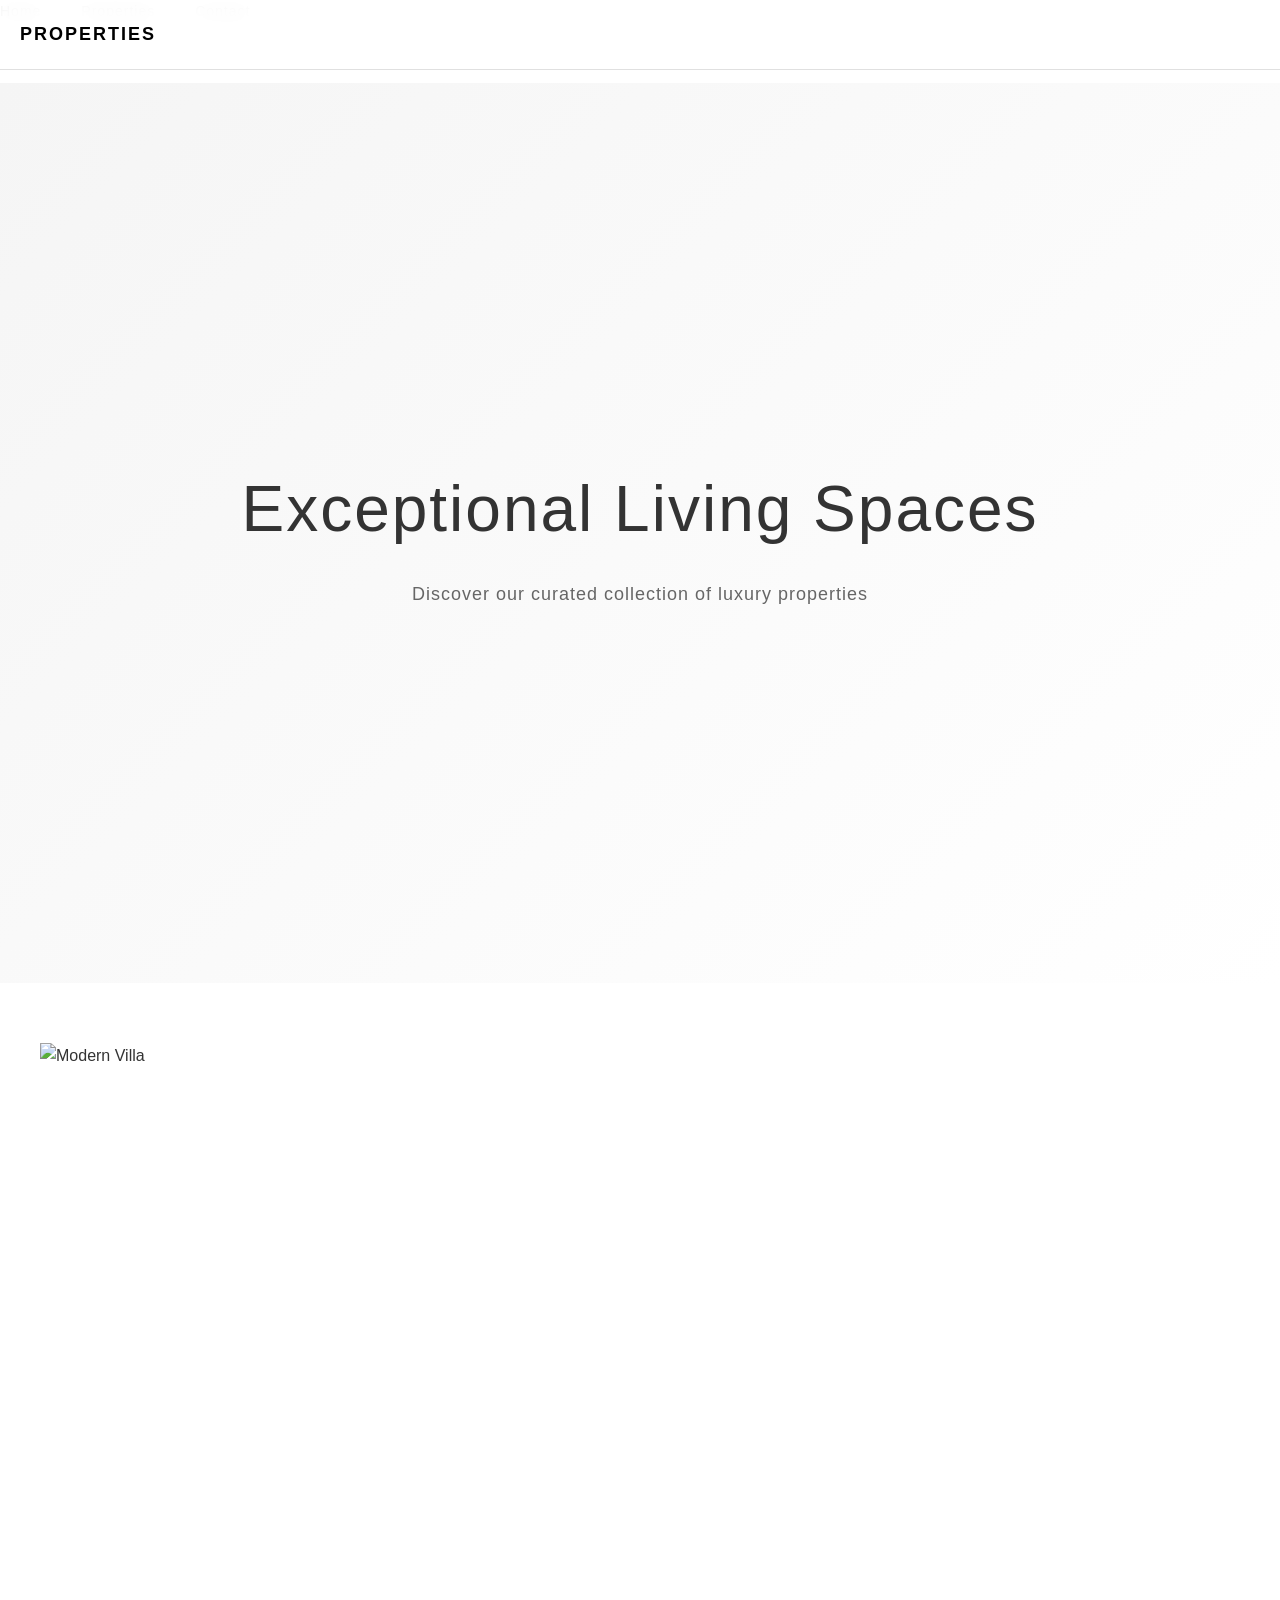
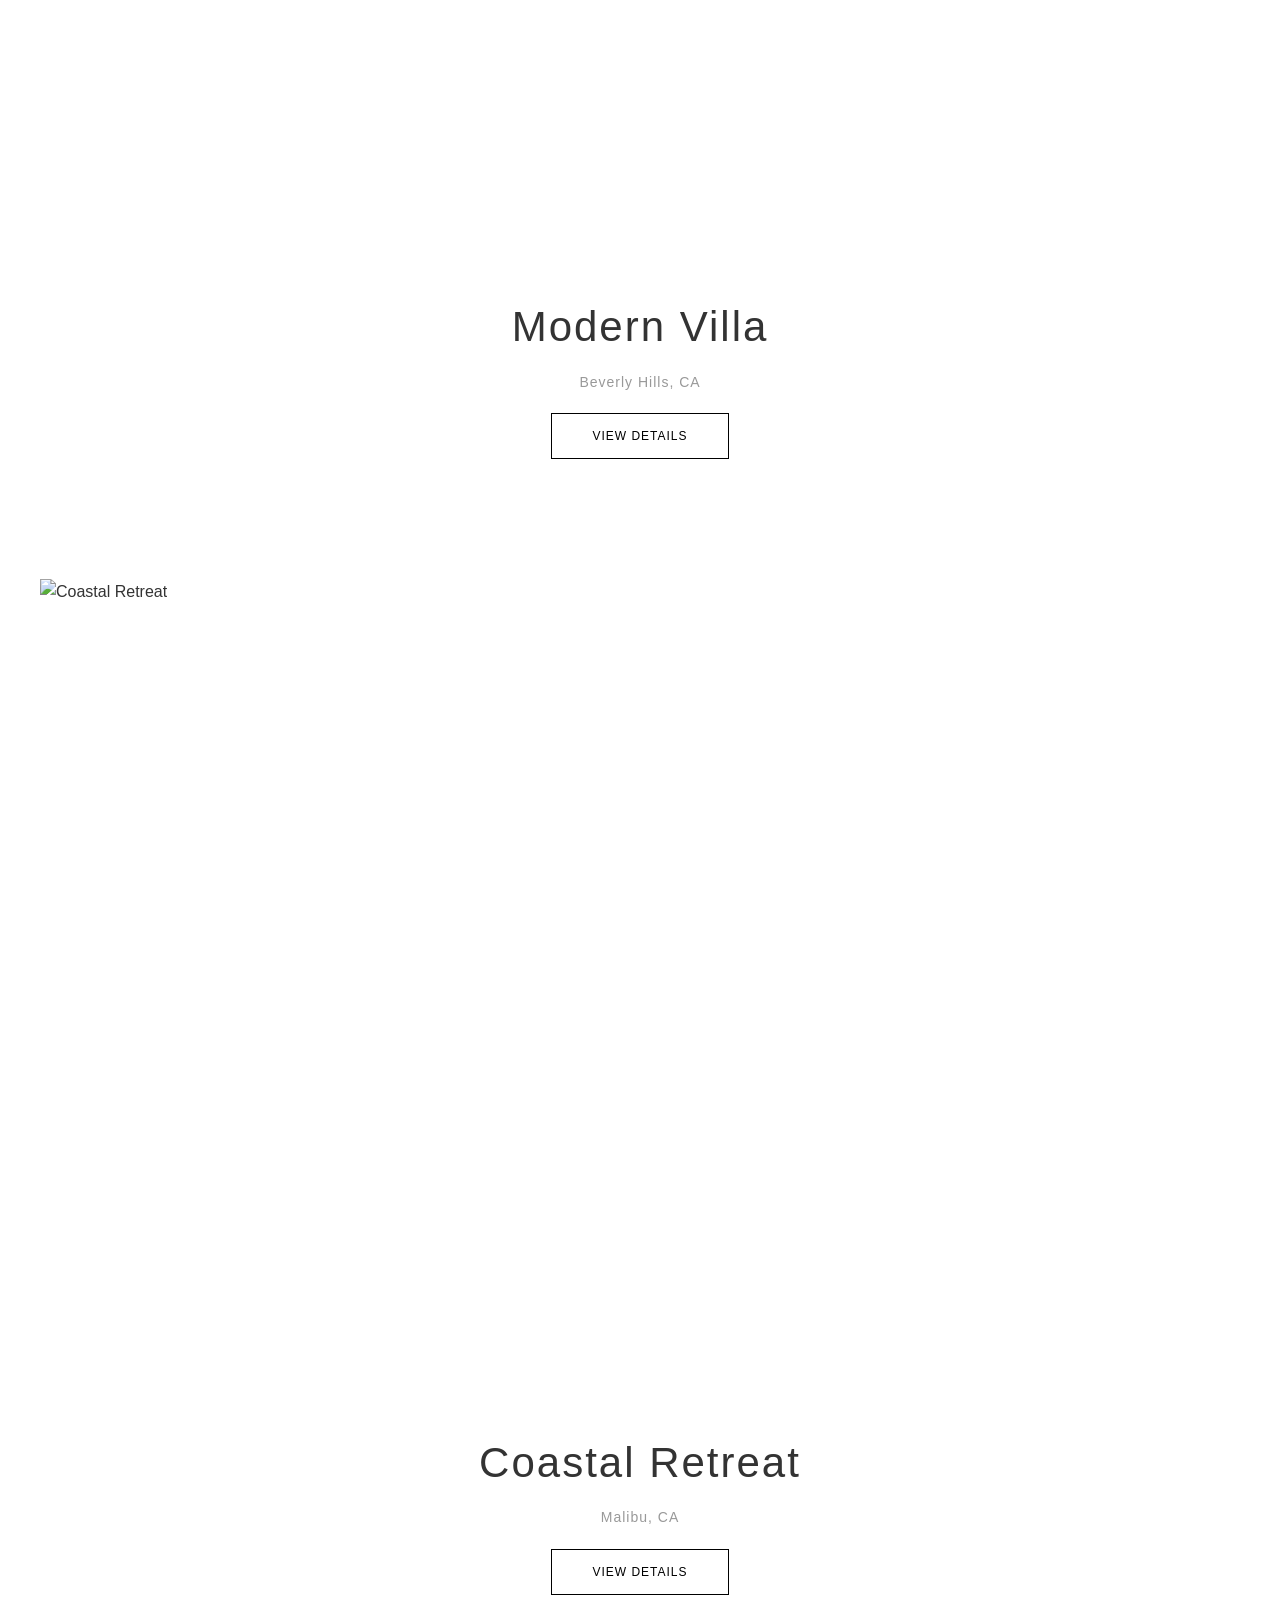
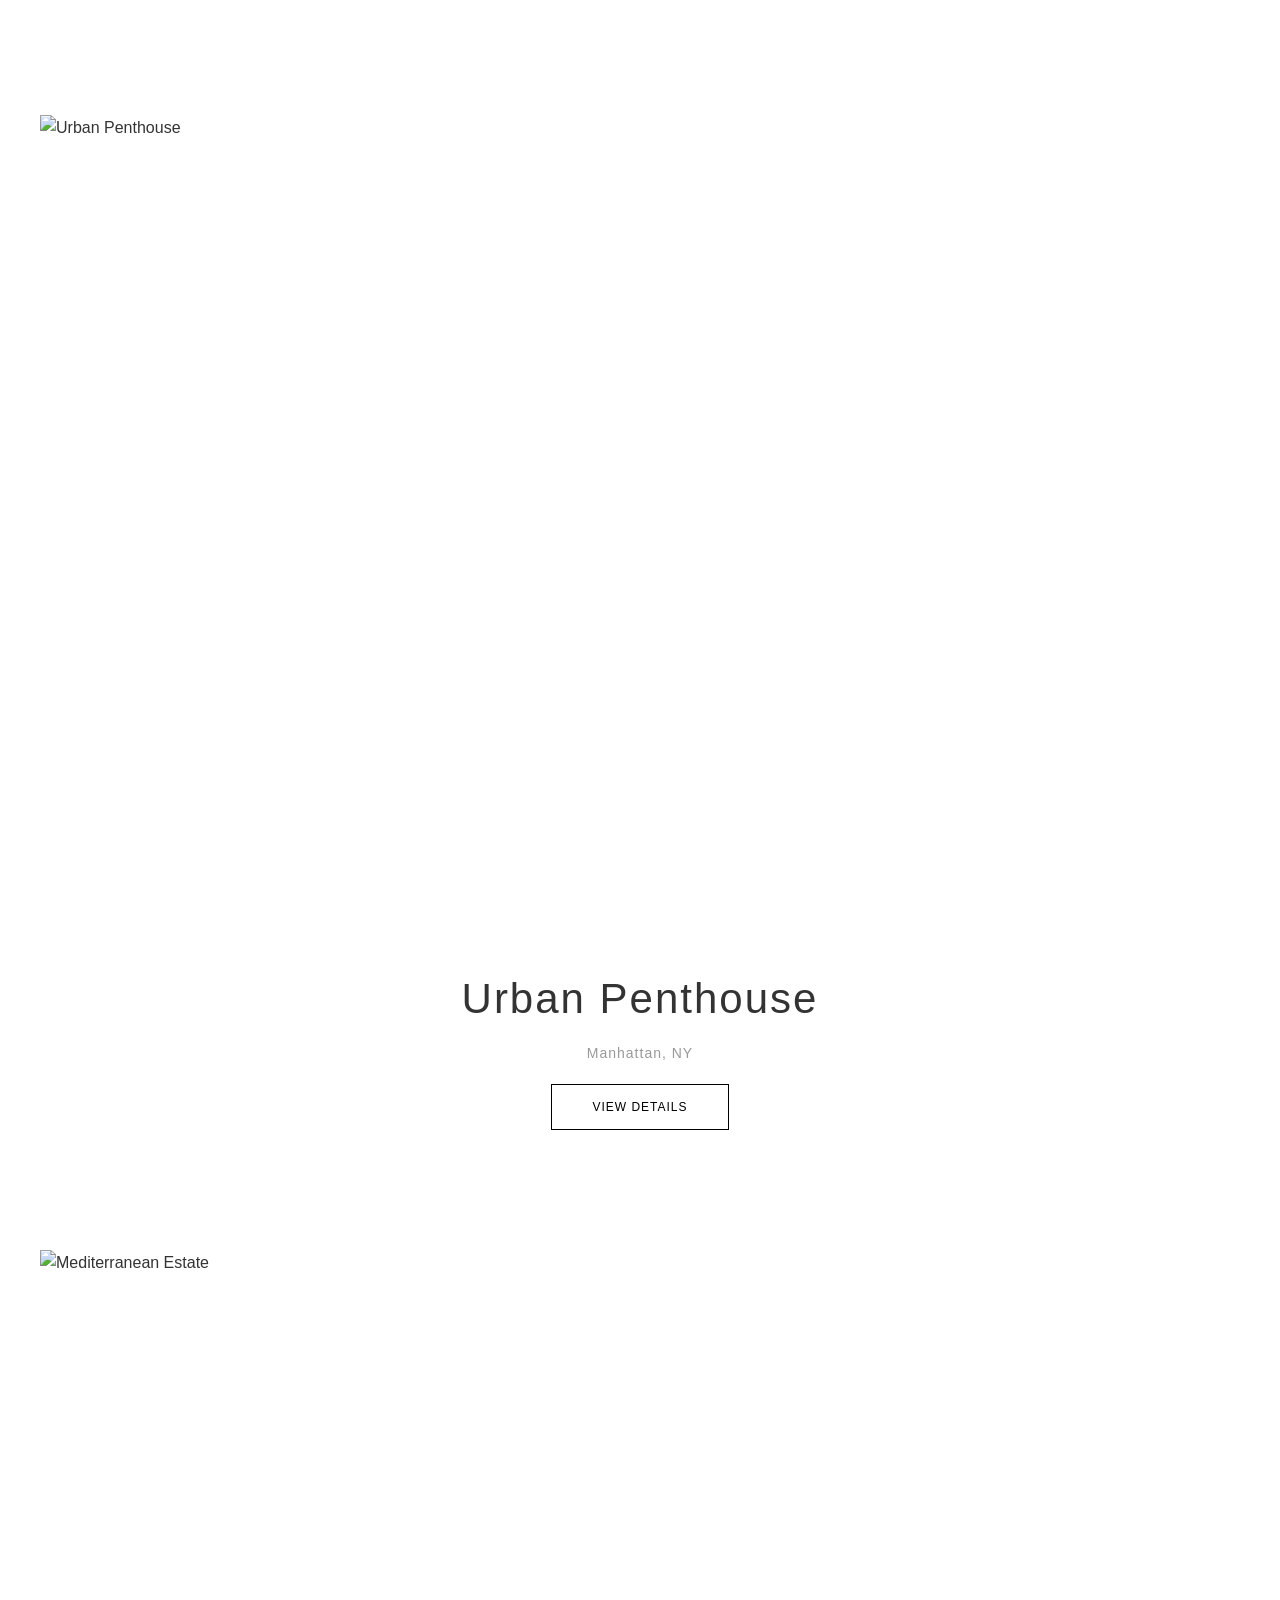
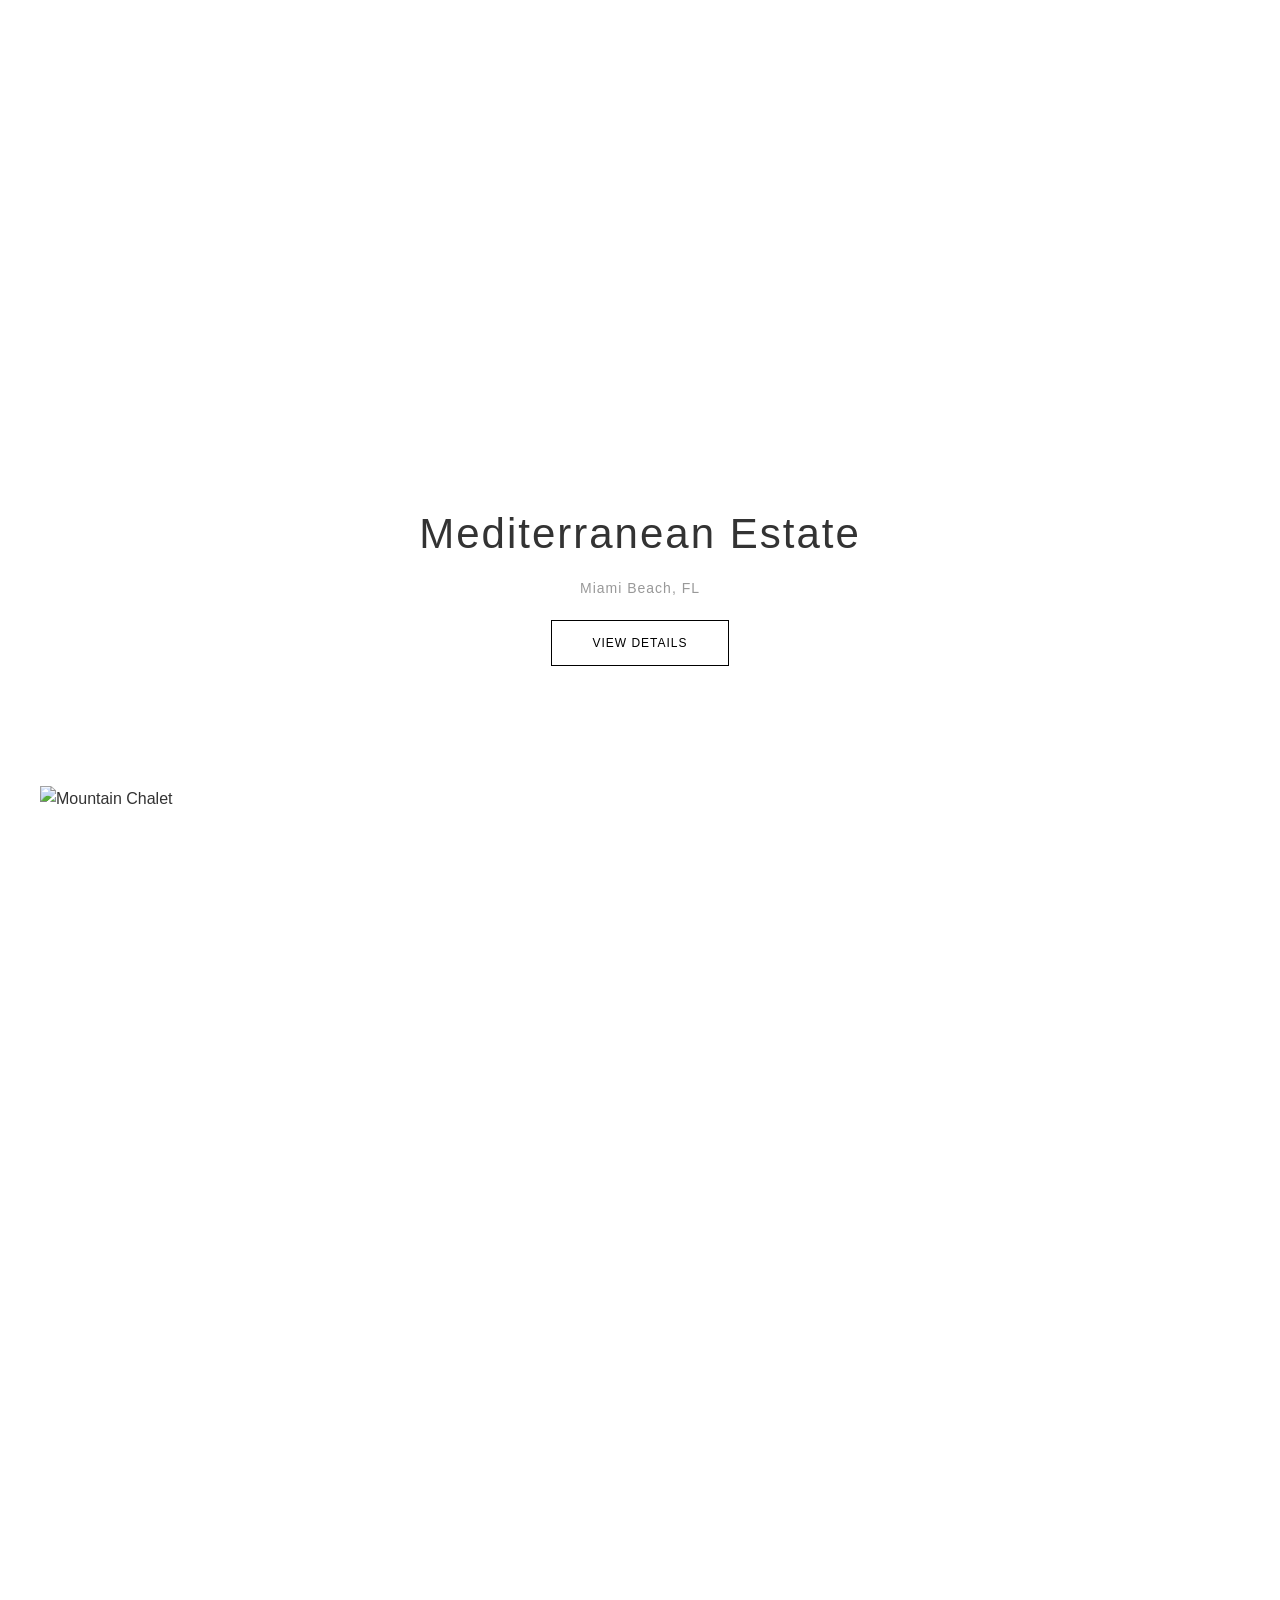
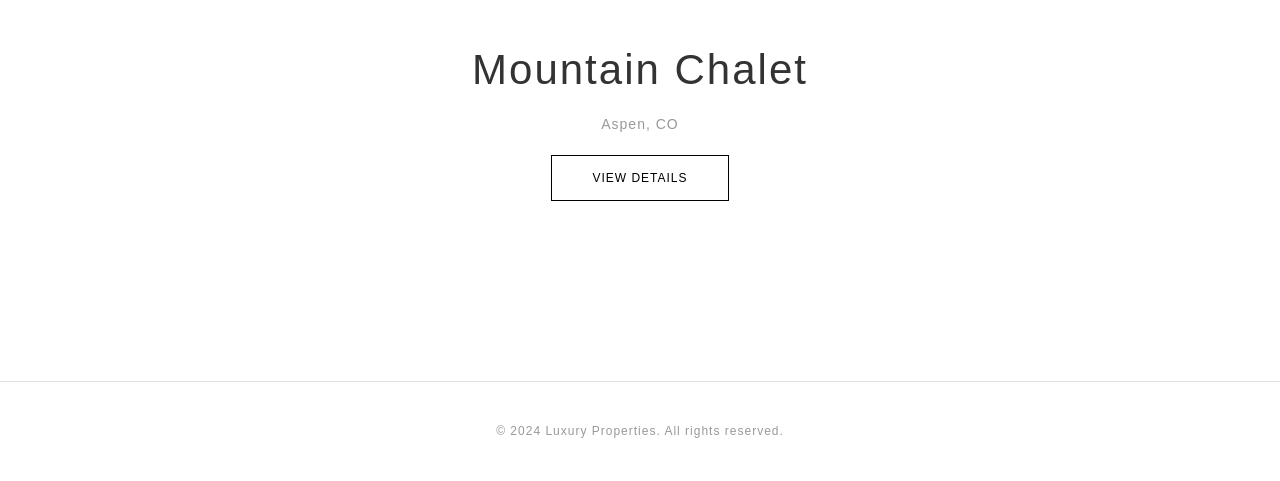
==== index.html @ f3cdd025 "first commit" ====
<!DOCTYPE html>
<html lang="en">
<head>
    <meta charset="UTF-8">
    <meta name="viewport" content="width=device-width, initial-scale=1.0">
    <title>Luxury Properties</title>
    <link rel="stylesheet" href="css/style.css">
</head>
<body>
    <nav class="navbar">
        <div class="nav-container">
            <a href="index.html" class="logo">PROPERTIES</a>
            <button class="menu-toggle" aria-label="Toggle menu">
                <span></span>
                <span></span>
                <span></span>
            </button>
        </div>
    </nav>

    <div class="mobile-menu">
        <a href="index.html">Home</a>
        <a href="#properties">Properties</a>
        <a href="#contact">Contact</a>
    </div>

    <main>
        <section class="hero">
            <div class="hero-content">
                <h1>Exceptional Living Spaces</h1>
                <p>Discover our curated collection of luxury properties</p>
            </div>
        </section>

        <section class="properties" id="properties">
            <div class="property-card" data-id="1">
                <div class="property-image">
                    <img src="https://images.unsplash.com/photo-1600596542815-ffad4c1539a9?w=1200&q=80" alt="Modern Villa" loading="lazy">
                </div>
                <div class="property-info">
                    <h2>Modern Villa</h2>
                    <p class="property-location">Beverly Hills, CA</p>
                    <a href="property-detail.html?id=1" class="view-details">View Details</a>
                </div>
            </div>

            <div class="property-card" data-id="2">
                <div class="property-image">
                    <img src="https://images.unsplash.com/photo-1613490493576-7fde63acd811?w=1200&q=80" alt="Coastal Retreat" loading="lazy">
                </div>
                <div class="property-info">
                    <h2>Coastal Retreat</h2>
                    <p class="property-location">Malibu, CA</p>
                    <a href="property-detail.html?id=2" class="view-details">View Details</a>
                </div>
            </div>

            <div class="property-card" data-id="3">
                <div class="property-image">
                    <img src="https://images.unsplash.com/photo-1512917774080-9991f1c4c750?w=1200&q=80" alt="Urban Penthouse" loading="lazy">
                </div>
                <div class="property-info">
                    <h2>Urban Penthouse</h2>
                    <p class="property-location">Manhattan, NY</p>
                    <a href="property-detail.html?id=3" class="view-details">View Details</a>
                </div>
            </div>

            <div class="property-card" data-id="4">
                <div class="property-image">
                    <img src="https://images.unsplash.com/photo-1564013799919-ab600027ffc6?w=1200&q=80" alt="Mediterranean Estate" loading="lazy">
                </div>
                <div class="property-info">
                    <h2>Mediterranean Estate</h2>
                    <p class="property-location">Miami Beach, FL</p>
                    <a href="property-detail.html?id=4" class="view-details">View Details</a>
                </div>
            </div>

            <div class="property-card" data-id="5">
                <div class="property-image">
                    <img src="https://images.unsplash.com/photo-1580587771525-78b9dba3b914?w=1200&q=80" alt="Mountain Chalet" loading="lazy">
                </div>
                <div class="property-info">
                    <h2>Mountain Chalet</h2>
                    <p class="property-location">Aspen, CO</p>
                    <a href="property-detail.html?id=5" class="view-details">View Details</a>
                </div>
            </div>
        </section>

        <footer>
            <p>&copy; 2024 Luxury Properties. All rights reserved.</p>
        </footer>
    </main>

    <script src="js/main.js"></script>
</body>
</html>
---- css/style.css ----
* {
    margin: 0;
    padding: 0;
    box-sizing: border-box;
}

:root {
    --primary-color: #000;
    --background-color: #fff;
    --text-color: #333;
    --light-gray: #f5f5f5;
    --border-color: #e0e0e0;
}

body {
    font-family: -apple-system, BlinkMacSystemFont, 'Segoe UI', Roboto, Oxygen, Ubuntu, sans-serif;
    background: var(--background-color);
    color: var(--text-color);
    line-height: 1.6;
    overflow-x: hidden;
}

/* Navigation */
.navbar {
    position: fixed;
    top: 0;
    width: 100%;
    background: rgba(255, 255, 255, 0.95);
    backdrop-filter: blur(10px);
    z-index: 1000;
    border-bottom: 1px solid var(--border-color);
}

.nav-container {
    max-width: 1400px;
    margin: 0 auto;
    padding: 20px;
    display: flex;
    justify-content: space-between;
    align-items: center;
}

.logo {
    font-size: 18px;
    font-weight: 600;
    letter-spacing: 2px;
    color: var(--primary-color);
    text-decoration: none;
}

.menu-toggle {
    background: none;
    border: none;
    cursor: pointer;
    display: flex;
    flex-direction: column;
    gap: 5px;
}

.menu-toggle span {
    display: block;
    width: 25px;
    height: 2px;
    background: var(--primary-color);
    transition: 0.3s;
}

.menu-toggle.active span:nth-child(1) {
    transform: rotate(45deg) translate(7px, 7px);
}

.menu-toggle.active span:nth-child(2) {
    opacity: 0;
}

.menu-toggle.active span:nth-child(3) {
    transform: rotate(-45deg) translate(6px, -6px);
}

.mobile-menu {
    position: fixed;
    top: 61px;
    right: -100%;
    width: 100%;
    height: calc(100vh - 61px);
    background: var(--background-color);
    transition: right 0.3s ease;
    z-index: 999;
    display: flex;
    flex-direction: column;
    padding: 40px 20px;
    gap: 30px;
}

.mobile-menu.active {
    right: 0;
}

.mobile-menu a {
    font-size: 24px;
    color: var(--primary-color);
    text-decoration: none;
    letter-spacing: 1px;
    transition: opacity 0.3s;
}

.mobile-menu a:hover {
    opacity: 0.6;
}

/* Hero Section */
.hero {
    height: 100vh;
    display: flex;
    align-items: center;
    justify-content: center;
    background: linear-gradient(135deg, #f5f5f5 0%, #fff 100%);
    margin-top: 61px;
    padding: 20px;
}

.hero-content {
    text-align: center;
}

.hero h1 {
    font-size: 36px;
    font-weight: 300;
    letter-spacing: 2px;
    margin-bottom: 20px;
}

.hero p {
    font-size: 16px;
    color: #666;
    letter-spacing: 1px;
}

/* Properties Section */
.properties {
    padding: 40px 0;
}

.property-card {
    margin-bottom: 60px;
    cursor: pointer;
}

.property-image {
    width: 100%;
    height: 80vh;
    overflow: hidden;
    position: relative;
}

.property-image img {
    width: 100%;
    height: 100%;
    object-fit: cover;
    transition: transform 0.6s ease;
}

.property-card:hover .property-image img {
    transform: scale(1.05);
}

.property-info {
    padding: 30px 20px;
    text-align: center;
}

.property-info h2 {
    font-size: 28px;
    font-weight: 300;
    letter-spacing: 2px;
    margin-bottom: 10px;
}

.property-location {
    font-size: 14px;
    color: #999;
    letter-spacing: 1px;
    margin-bottom: 20px;
}

.view-details {
    display: inline-block;
    padding: 12px 40px;
    border: 1px solid var(--primary-color);
    color: var(--primary-color);
    text-decoration: none;
    letter-spacing: 1px;
    font-size: 12px;
    text-transform: uppercase;
    transition: all 0.3s;
    min-height: 44px;
    line-height: 20px;
}

.view-details:hover {
    background: var(--primary-color);
    color: var(--background-color);
}

/* Property Detail Page */
.detail-page {
    margin-top: 61px;
}

.gallery-container {
    position: relative;
    background: #000;
}

.main-image {
    width: 100%;
    height: 70vh;
    position: relative;
    overflow: hidden;
}

.main-image img {
    width: 100%;
    height: 100%;
    object-fit: cover;
}

.gallery-nav {
    position: absolute;
    top: 50%;
    transform: translateY(-50%);
    background: rgba(255, 255, 255, 0.9);
    border: none;
    width: 44px;
    height: 44px;
    font-size: 20px;
    cursor: pointer;
    transition: background 0.3s;
    z-index: 10;
}

.gallery-nav:hover {
    background: rgba(255, 255, 255, 1);
}

.gallery-nav.prev {
    left: 10px;
}

.gallery-nav.next {
    right: 10px;
}

.thumbnail-strip {
    display: flex;
    overflow-x: auto;
    gap: 10px;
    padding: 10px;
    background: #000;
    -webkit-overflow-scrolling: touch;
}

.thumbnail-strip::-webkit-scrollbar {
    height: 4px;
}

.thumbnail-strip::-webkit-scrollbar-thumb {
    background: #666;
}

.thumbnail {
    flex-shrink: 0;
    width: 80px;
    height: 80px;
    cursor: pointer;
    opacity: 0.6;
    transition: opacity 0.3s;
    border: 2px solid transparent;
}

.thumbnail.active {
    opacity: 1;
    border-color: #fff;
}

.thumbnail img {
    width: 100%;
    height: 100%;
    object-fit: cover;
}

.property-details {
    padding: 40px 20px;
    max-width: 800px;
    margin: 0 auto;
}

.property-details h1 {
    font-size: 32px;
    font-weight: 300;
    letter-spacing: 2px;
    margin-bottom: 10px;
}

.location {
    font-size: 14px;
    color: #999;
    letter-spacing: 1px;
    margin-bottom: 20px;
}

.price {
    font-size: 28px;
    font-weight: 400;
    margin-bottom: 30px;
}

.specs {
    display: flex;
    justify-content: space-around;
    padding: 30px 0;
    border-top: 1px solid var(--border-color);
    border-bottom: 1px solid var(--border-color);
    margin-bottom: 40px;
}

.spec-item {
    text-align: center;
}

.spec-value {
    display: block;
    font-size: 28px;
    font-weight: 300;
    margin-bottom: 5px;
}

.spec-label {
    font-size: 12px;
    color: #999;
    text-transform: uppercase;
    letter-spacing: 1px;
}

.description, .features {
    margin-bottom: 40px;
}

.description h2, .features h2 {
    font-size: 20px;
    font-weight: 400;
    letter-spacing: 1px;
    margin-bottom: 20px;
}

.description p {
    line-height: 1.8;
    color: #666;
}

.features ul {
    list-style: none;
}

.features li {
    padding: 10px 0;
    border-bottom: 1px solid var(--light-gray);
    color: #666;
}

.back-link {
    display: inline-block;
    margin: 40px 0;
    color: var(--primary-color);
    text-decoration: none;
    letter-spacing: 1px;
    font-size: 14px;
    transition: opacity 0.3s;
}

.back-link:hover {
    opacity: 0.6;
}

/* Footer */
footer {
    text-align: center;
    padding: 40px 20px;
    border-top: 1px solid var(--border-color);
    color: #999;
    font-size: 12px;
    letter-spacing: 1px;
}

/* Tablet */
@media (min-width: 768px) {
    .hero h1 {
        font-size: 48px;
    }

    .hero p {
        font-size: 18px;
    }

    .property-info h2 {
        font-size: 36px;
    }

    .property-details h1 {
        font-size: 42px;
    }

    .main-image {
        height: 80vh;
    }

    .thumbnail {
        width: 100px;
        height: 100px;
    }
}

/* Desktop */
@media (min-width: 1024px) {
    .menu-toggle {
        display: none;
    }

    .mobile-menu {
        position: static;
        flex-direction: row;
        height: auto;
        width: auto;
        padding: 0;
        gap: 40px;
        background: transparent;
    }

    .mobile-menu a {
        font-size: 14px;
    }

    .hero h1 {
        font-size: 64px;
    }

    .properties {
        padding: 60px 40px;
    }

    .property-card {
        margin-bottom: 80px;
    }

    .property-image {
        height: 90vh;
    }

    .property-info {
        padding: 40px;
    }

    .property-info h2 {
        font-size: 42px;
    }

    .gallery-nav {
        width: 50px;
        height: 50px;
        font-size: 24px;
    }

    .gallery-nav.prev {
        left: 20px;
    }

    .gallery-nav.next {
        right: 20px;
    }

    .property-details {
        padding: 60px 40px;
    }
}
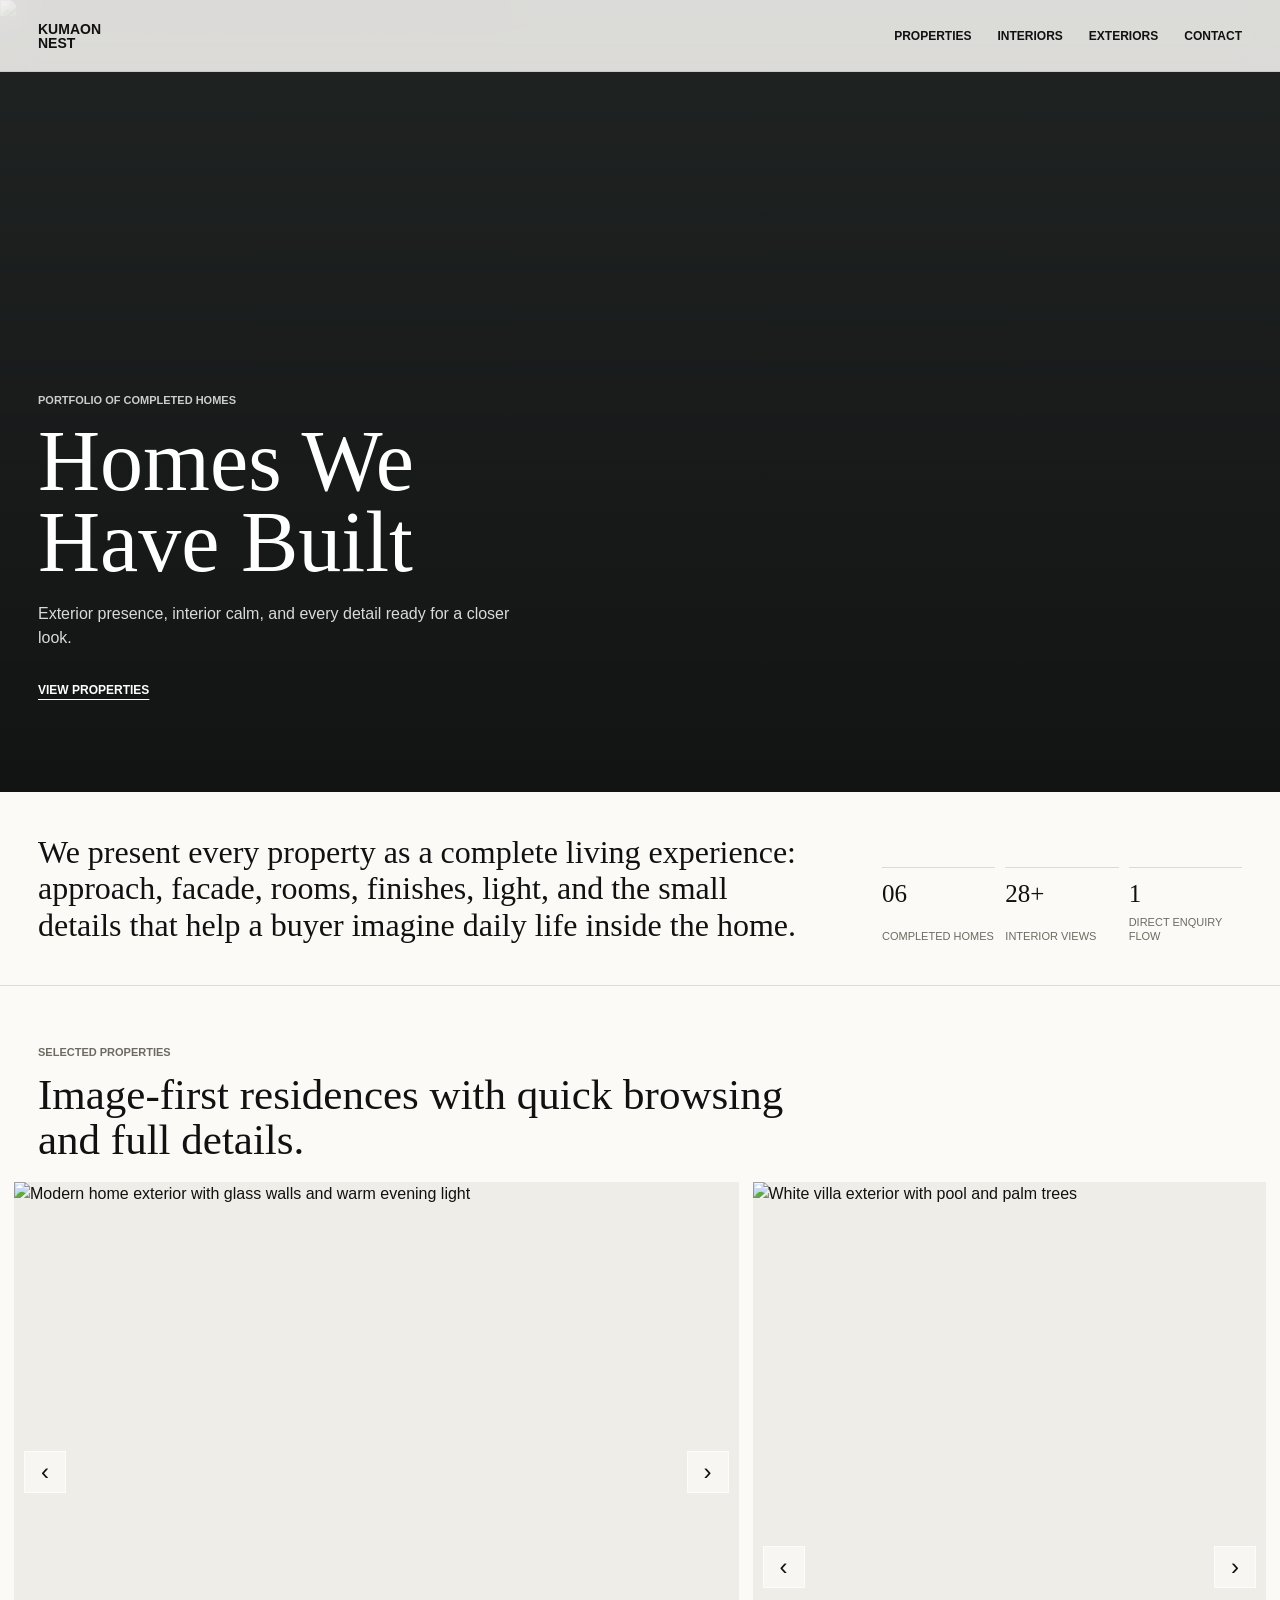
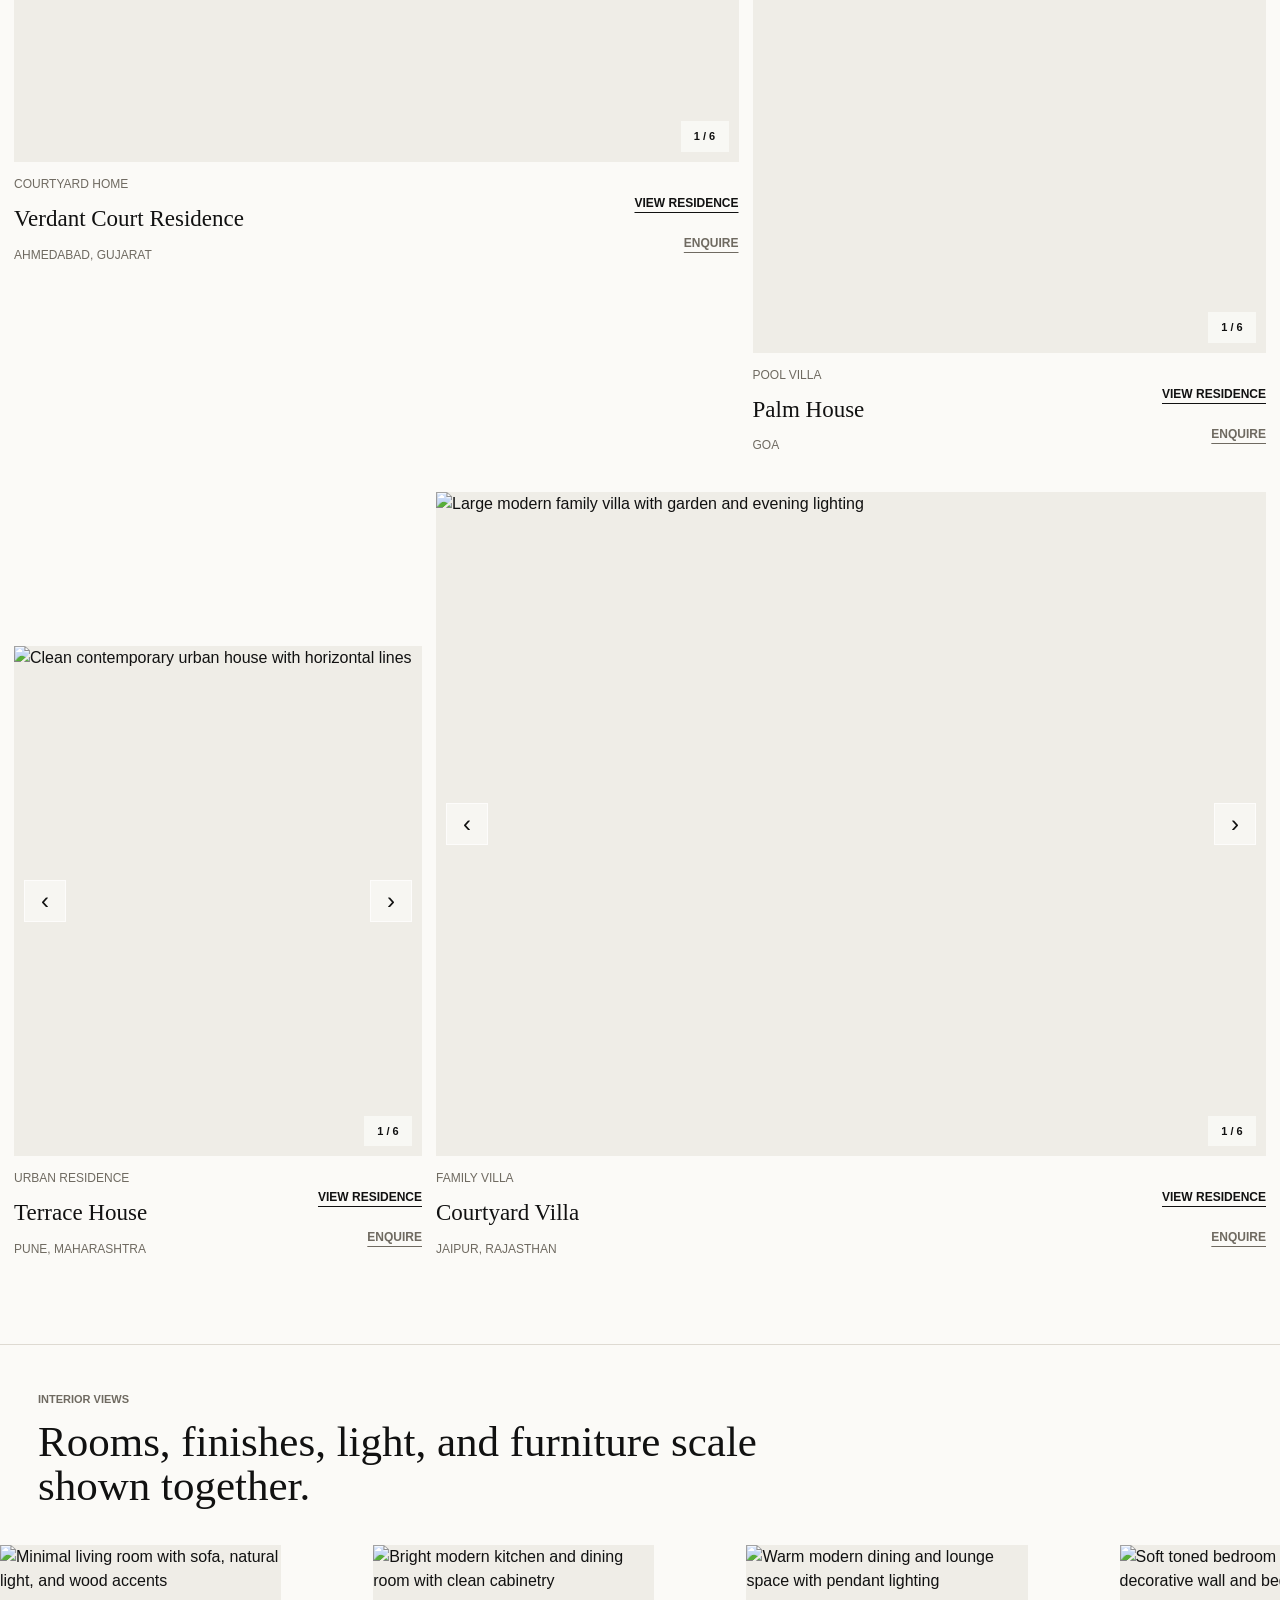
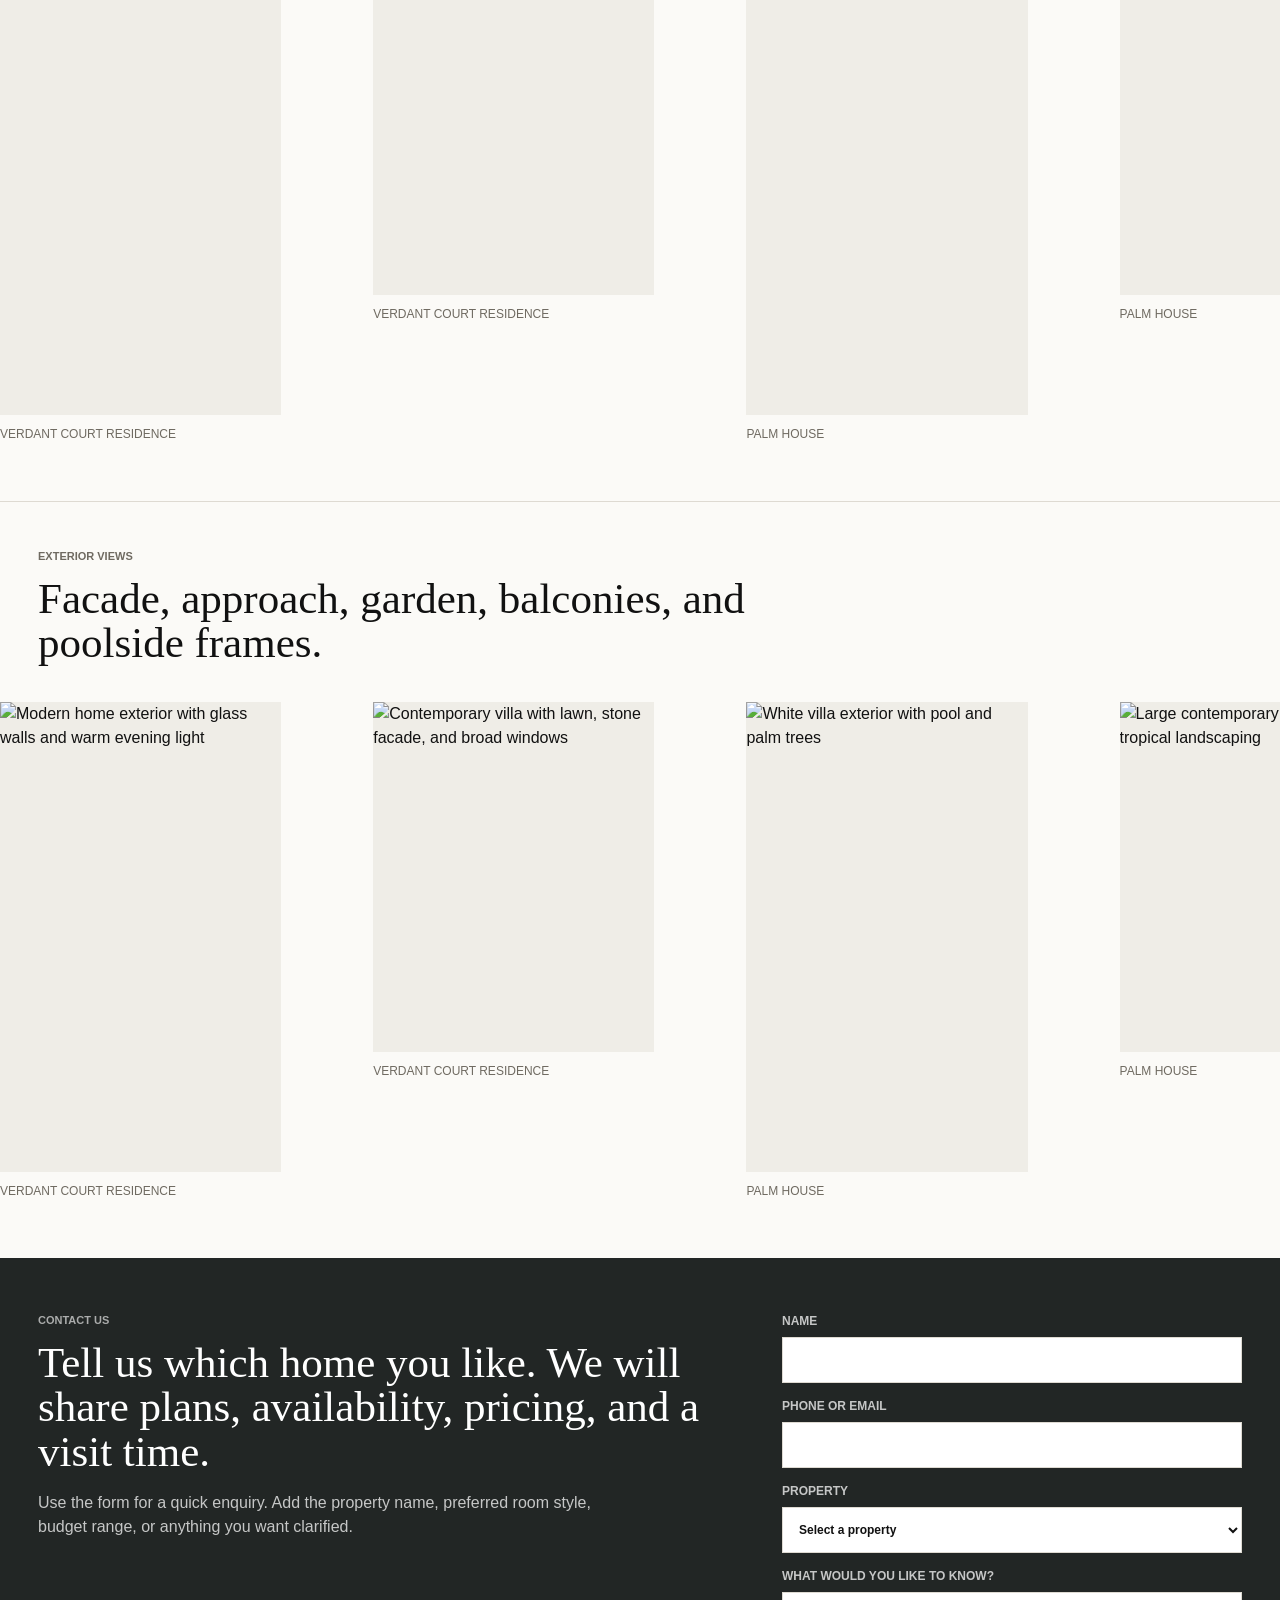
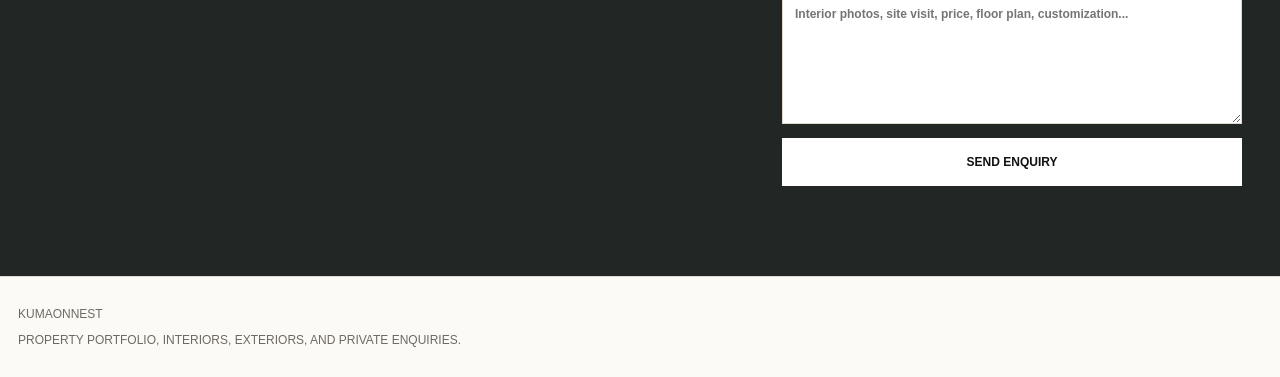
==== commit 7a9f9c74: "ui patch" ====
--- a/index.html
+++ b/index.html
@@ -3,96 +3,193 @@
 <head>
     <meta charset="UTF-8">
     <meta name="viewport" content="width=device-width, initial-scale=1.0">
-    <title>Luxury Properties</title>
+    <title>KumaonNest | Property Portfolio</title>
+    <meta name="description" content="A clean mobile-first showcase for built homes, interiors, exteriors, galleries, and property enquiries.">
+    <link rel="preconnect" href="https://images.unsplash.com">
     <link rel="stylesheet" href="css/style.css">
 </head>
 <body>
-    <nav class="navbar">
-        <div class="nav-container">
-            <a href="index.html" class="logo">PROPERTIES</a>
-            <button class="menu-toggle" aria-label="Toggle menu">
-                <span></span>
-                <span></span>
-                <span></span>
-            </button>
-        </div>
-    </nav>
+    <header class="site-header">
+        <a class="brand" href="index.html" aria-label="KumaonNest home">
+            <span>Kumaon</span>
+            <span>Nest</span>
+        </a>
+        <nav class="desktop-nav" aria-label="Primary navigation">
+            <a href="#properties">Properties</a>
+            <a href="#interiors">Interiors</a>
+            <a href="#exteriors">Exteriors</a>
+            <a href="#contact">Contact</a>
+        </nav>
+        <button class="menu-toggle" type="button" aria-label="Open menu" aria-expanded="false">
+            <span></span>
+            <span></span>
+        </button>
+    </header>
 
-    <div class="mobile-menu">
-        <a href="index.html">Home</a>
+    <div class="mobile-menu" aria-hidden="true">
         <a href="#properties">Properties</a>
+        <a href="#interiors">Interiors</a>
+        <a href="#exteriors">Exteriors</a>
         <a href="#contact">Contact</a>
     </div>
 
     <main>
         <section class="hero">
-            <div class="hero-content">
-                <h1>Exceptional Living Spaces</h1>
-                <p>Discover our curated collection of luxury properties</p>
+            <img
+                src="https://images.unsplash.com/photo-1600607687939-ce8a6c25118c?auto=format&fit=crop&w=1800&q=82"
+                alt="Modern luxury home exterior with glass facade and warm interior light"
+            >
+            <div class="hero-copy">
+                <p class="eyebrow">Portfolio of completed homes</p>
+                <h1>Homes We Have Built</h1>
+                <p>Exterior presence, interior calm, and every detail ready for a closer look.</p>
+                <a class="text-link light" href="#properties">View properties</a>
             </div>
         </section>
 
-        <section class="properties" id="properties">
-            <div class="property-card" data-id="1">
-                <div class="property-image">
-                    <img src="https://images.unsplash.com/photo-1600596542815-ffad4c1539a9?w=1200&q=80" alt="Modern Villa" loading="lazy">
-                </div>
-                <div class="property-info">
-                    <h2>Modern Villa</h2>
-                    <p class="property-location">Beverly Hills, CA</p>
-                    <a href="property-detail.html?id=1" class="view-details">View Details</a>
-                </div>
-            </div>
-
-            <div class="property-card" data-id="2">
-                <div class="property-image">
-                    <img src="https://images.unsplash.com/photo-1613490493576-7fde63acd811?w=1200&q=80" alt="Coastal Retreat" loading="lazy">
-                </div>
-                <div class="property-info">
-                    <h2>Coastal Retreat</h2>
-                    <p class="property-location">Malibu, CA</p>
-                    <a href="property-detail.html?id=2" class="view-details">View Details</a>
-                </div>
-            </div>
-
-            <div class="property-card" data-id="3">
-                <div class="property-image">
-                    <img src="https://images.unsplash.com/photo-1512917774080-9991f1c4c750?w=1200&q=80" alt="Urban Penthouse" loading="lazy">
-                </div>
-                <div class="property-info">
-                    <h2>Urban Penthouse</h2>
-                    <p class="property-location">Manhattan, NY</p>
-                    <a href="property-detail.html?id=3" class="view-details">View Details</a>
-                </div>
-            </div>
-
-            <div class="property-card" data-id="4">
-                <div class="property-image">
-                    <img src="https://images.unsplash.com/photo-1564013799919-ab600027ffc6?w=1200&q=80" alt="Mediterranean Estate" loading="lazy">
-                </div>
-                <div class="property-info">
-                    <h2>Mediterranean Estate</h2>
-                    <p class="property-location">Miami Beach, FL</p>
-                    <a href="property-detail.html?id=4" class="view-details">View Details</a>
-                </div>
-            </div>
-
-            <div class="property-card" data-id="5">
-                <div class="property-image">
-                    <img src="https://images.unsplash.com/photo-1580587771525-78b9dba3b914?w=1200&q=80" alt="Mountain Chalet" loading="lazy">
-                </div>
-                <div class="property-info">
-                    <h2>Mountain Chalet</h2>
-                    <p class="property-location">Aspen, CO</p>
-                    <a href="property-detail.html?id=5" class="view-details">View Details</a>
-                </div>
+        <section class="intro-band" aria-label="Studio introduction">
+            <p>We present every property as a complete living experience: approach, facade, rooms, finishes, light, and the small details that help a buyer imagine daily life inside the home.</p>
+            <div class="intro-metrics" aria-label="Portfolio statistics">
+                <span><strong>06</strong> Completed homes</span>
+                <span><strong>28+</strong> Interior views</span>
+                <span><strong>1</strong> Direct enquiry flow</span>
             </div>
         </section>
 
-        <footer>
-            <p>&copy; 2024 Luxury Properties. All rights reserved.</p>
-        </footer>
+        <section class="section-heading" id="properties">
+            <p class="eyebrow">Selected properties</p>
+            <h2>Image-first residences with quick browsing and full details.</h2>
+        </section>
+
+        <section class="property-grid" aria-label="Property collection">
+            <article class="property-tile feature-tile" data-property-card="verdant-court">
+                <div class="tile-media">
+                    <img src="" alt="">
+                    <button class="carousel-control previous" type="button" aria-label="Previous image">&lsaquo;</button>
+                    <button class="carousel-control next" type="button" aria-label="Next image">&rsaquo;</button>
+                    <span class="image-count"></span>
+                </div>
+                <div class="tile-info">
+                    <p class="tile-kicker"></p>
+                    <h3></h3>
+                    <p class="tile-location"></p>
+                    <div class="tile-actions">
+                        <a class="text-link" href="property-detail.html?id=verdant-court">View residence</a>
+                        <a class="text-link muted" href="#contact">Enquire</a>
+                    </div>
+                </div>
+            </article>
+
+            <article class="property-tile tall-tile" data-property-card="palm-house">
+                <div class="tile-media">
+                    <img src="" alt="">
+                    <button class="carousel-control previous" type="button" aria-label="Previous image">&lsaquo;</button>
+                    <button class="carousel-control next" type="button" aria-label="Next image">&rsaquo;</button>
+                    <span class="image-count"></span>
+                </div>
+                <div class="tile-info">
+                    <p class="tile-kicker"></p>
+                    <h3></h3>
+                    <p class="tile-location"></p>
+                    <div class="tile-actions">
+                        <a class="text-link" href="property-detail.html?id=palm-house">View residence</a>
+                        <a class="text-link muted" href="#contact">Enquire</a>
+                    </div>
+                </div>
+            </article>
+
+            <article class="property-tile" data-property-card="terrace-house">
+                <div class="tile-media">
+                    <img src="" alt="">
+                    <button class="carousel-control previous" type="button" aria-label="Previous image">&lsaquo;</button>
+                    <button class="carousel-control next" type="button" aria-label="Next image">&rsaquo;</button>
+                    <span class="image-count"></span>
+                </div>
+                <div class="tile-info">
+                    <p class="tile-kicker"></p>
+                    <h3></h3>
+                    <p class="tile-location"></p>
+                    <div class="tile-actions">
+                        <a class="text-link" href="property-detail.html?id=terrace-house">View residence</a>
+                        <a class="text-link muted" href="#contact">Enquire</a>
+                    </div>
+                </div>
+            </article>
+
+            <article class="property-tile wide-tile" data-property-card="courtyard-villa">
+                <div class="tile-media">
+                    <img src="" alt="">
+                    <button class="carousel-control previous" type="button" aria-label="Previous image">&lsaquo;</button>
+                    <button class="carousel-control next" type="button" aria-label="Next image">&rsaquo;</button>
+                    <span class="image-count"></span>
+                </div>
+                <div class="tile-info">
+                    <p class="tile-kicker"></p>
+                    <h3></h3>
+                    <p class="tile-location"></p>
+                    <div class="tile-actions">
+                        <a class="text-link" href="property-detail.html?id=courtyard-villa">View residence</a>
+                        <a class="text-link muted" href="#contact">Enquire</a>
+                    </div>
+                </div>
+            </article>
+        </section>
+
+        <section class="lookbook-section" id="interiors">
+            <div class="section-heading compact">
+                <p class="eyebrow">Interior views</p>
+                <h2>Rooms, finishes, light, and furniture scale shown together.</h2>
+            </div>
+            <div class="lookbook-strip" data-lookbook="interior" aria-label="Interior image gallery"></div>
+        </section>
+
+        <section class="lookbook-section" id="exteriors">
+            <div class="section-heading compact">
+                <p class="eyebrow">Exterior views</p>
+                <h2>Facade, approach, garden, balconies, and poolside frames.</h2>
+            </div>
+            <div class="lookbook-strip" data-lookbook="exterior" aria-label="Exterior image gallery"></div>
+        </section>
+
+        <section class="contact-section" id="contact">
+            <div class="contact-copy">
+                <p class="eyebrow">Contact us</p>
+                <h2>Tell us which home you like. We will share plans, availability, pricing, and a visit time.</h2>
+                <p>Use the form for a quick enquiry. Add the property name, preferred room style, budget range, or anything you want clarified.</p>
+            </div>
+            <form class="enquiry-form" data-enquiry-form>
+                <label>
+                    Name
+                    <input type="text" name="name" autocomplete="name" required>
+                </label>
+                <label>
+                    Phone or email
+                    <input type="text" name="contact" autocomplete="email" required>
+                </label>
+                <label>
+                    Property
+                    <select name="property" required>
+                        <option value="">Select a property</option>
+                        <option>Verdant Court Residence</option>
+                        <option>Palm House</option>
+                        <option>Terrace House</option>
+                        <option>Courtyard Villa</option>
+                    </select>
+                </label>
+                <label>
+                    What would you like to know?
+                    <textarea name="message" rows="5" placeholder="Interior photos, site visit, price, floor plan, customization..." required></textarea>
+                </label>
+                <button class="primary-button" type="submit">Send enquiry</button>
+                <p class="form-status" role="status" aria-live="polite"></p>
+            </form>
+        </section>
     </main>
+
+    <footer class="site-footer">
+        <p>KumaonNest</p>
+        <p>Property portfolio, interiors, exteriors, and private enquiries.</p>
+    </footer>
 
     <script src="js/main.js"></script>
 </body>
--- a/css/style.css
+++ b/css/style.css
@@ -1,286 +1,688 @@
 * {
-    margin: 0;
-    padding: 0;
     box-sizing: border-box;
 }
 
 :root {
-    --primary-color: #000;
-    --background-color: #fff;
-    --text-color: #333;
-    --light-gray: #f5f5f5;
-    --border-color: #e0e0e0;
+    --ink: #111111;
+    --paper: #fbfaf7;
+    --white: #ffffff;
+    --muted: #6f6a61;
+    --line: #dedad2;
+    --soft: #efede7;
+    --olive: #35483a;
+    --clay: #9b6b4f;
+    --charcoal: #222625;
+    --focus: #7a5c42;
+    --header-height: 64px;
+}
+
+html {
+    scroll-behavior: smooth;
 }
 
 body {
-    font-family: -apple-system, BlinkMacSystemFont, 'Segoe UI', Roboto, Oxygen, Ubuntu, sans-serif;
-    background: var(--background-color);
-    color: var(--text-color);
-    line-height: 1.6;
+    margin: 0;
+    background: var(--paper);
+    color: var(--ink);
+    font-family: Arial, Helvetica, sans-serif;
+    line-height: 1.5;
     overflow-x: hidden;
 }
 
-/* Navigation */
-.navbar {
+body.menu-open {
+    overflow: hidden;
+}
+
+img {
+    display: block;
+    max-width: 100%;
+}
+
+a {
+    color: inherit;
+}
+
+button,
+input,
+select,
+textarea {
+    font: inherit;
+}
+
+button {
+    cursor: pointer;
+}
+
+input,
+select,
+textarea {
+    min-height: 46px;
+    width: 100%;
+    border: 1px solid var(--line);
+    border-radius: 0;
+    background: var(--white);
+    color: var(--ink);
+    padding: 12px;
+    outline: none;
+}
+
+textarea {
+    min-height: 132px;
+    resize: vertical;
+}
+
+input:focus,
+select:focus,
+textarea:focus,
+button:focus-visible,
+a:focus-visible {
+    outline: 2px solid var(--focus);
+    outline-offset: 3px;
+}
+
+.site-header {
     position: fixed;
-    top: 0;
-    width: 100%;
-    background: rgba(255, 255, 255, 0.95);
-    backdrop-filter: blur(10px);
-    z-index: 1000;
-    border-bottom: 1px solid var(--border-color);
-}
-
-.nav-container {
-    max-width: 1400px;
-    margin: 0 auto;
-    padding: 20px;
+    inset: 0 0 auto;
+    z-index: 40;
+    min-height: var(--header-height);
     display: flex;
+    align-items: center;
     justify-content: space-between;
-    align-items: center;
-}
-
-.logo {
-    font-size: 18px;
-    font-weight: 600;
-    letter-spacing: 2px;
-    color: var(--primary-color);
+    gap: 20px;
+    padding: 14px 18px;
+    background: rgba(251, 250, 247, 0.86);
+    border-bottom: 1px solid rgba(17, 17, 17, 0.08);
+    backdrop-filter: blur(14px);
+}
+
+.brand {
+    display: inline-flex;
+    flex-direction: column;
+    color: var(--ink);
+    font-size: 13px;
+    font-weight: 700;
+    line-height: 1;
+    letter-spacing: 0;
     text-decoration: none;
+    text-transform: uppercase;
+}
+
+.desktop-nav {
+    display: none;
 }
 
 .menu-toggle {
-    background: none;
-    border: none;
-    cursor: pointer;
+    position: relative;
+    display: inline-grid;
+    place-items: center;
+    width: 44px;
+    height: 44px;
+    border: 1px solid rgba(17, 17, 17, 0.16);
+    background: rgba(255, 255, 255, 0.6);
+    border-radius: 0;
+}
+
+.menu-toggle span {
+    position: absolute;
+    width: 19px;
+    height: 1px;
+    background: var(--ink);
+    transition: transform 180ms ease;
+}
+
+.menu-toggle span:first-child {
+    transform: translateY(-4px);
+}
+
+.menu-toggle span:last-child {
+    transform: translateY(4px);
+}
+
+.menu-toggle.active span:first-child {
+    transform: rotate(45deg);
+}
+
+.menu-toggle.active span:last-child {
+    transform: rotate(-45deg);
+}
+
+.mobile-menu {
+    position: fixed;
+    inset: var(--header-height) 0 0;
+    z-index: 35;
     display: flex;
     flex-direction: column;
-    gap: 5px;
-}
-
-.menu-toggle span {
-    display: block;
-    width: 25px;
-    height: 2px;
-    background: var(--primary-color);
-    transition: 0.3s;
-}
-
-.menu-toggle.active span:nth-child(1) {
-    transform: rotate(45deg) translate(7px, 7px);
-}
-
-.menu-toggle.active span:nth-child(2) {
-    opacity: 0;
-}
-
-.menu-toggle.active span:nth-child(3) {
-    transform: rotate(-45deg) translate(6px, -6px);
-}
-
-.mobile-menu {
-    position: fixed;
-    top: 61px;
-    right: -100%;
-    width: 100%;
-    height: calc(100vh - 61px);
-    background: var(--background-color);
-    transition: right 0.3s ease;
-    z-index: 999;
+    justify-content: flex-end;
+    gap: 18px;
+    padding: 24px 18px 36px;
+    background: var(--paper);
+    transform: translateY(-105%);
+    transition: transform 240ms ease;
+}
+
+.mobile-menu.active {
+    transform: translateY(0);
+}
+
+.mobile-menu a {
+    border-top: 1px solid var(--line);
+    padding-top: 18px;
+    color: var(--ink);
+    font-size: 28px;
+    line-height: 1.05;
+    text-decoration: none;
+}
+
+.hero {
+    position: relative;
+    min-height: 92svh;
     display: flex;
-    flex-direction: column;
-    padding: 40px 20px;
-    gap: 30px;
-}
-
-.mobile-menu.active {
-    right: 0;
-}
-
-.mobile-menu a {
-    font-size: 24px;
-    color: var(--primary-color);
-    text-decoration: none;
-    letter-spacing: 1px;
-    transition: opacity 0.3s;
-}
-
-.mobile-menu a:hover {
-    opacity: 0.6;
-}
-
-/* Hero Section */
-.hero {
-    height: 100vh;
-    display: flex;
-    align-items: center;
-    justify-content: center;
-    background: linear-gradient(135deg, #f5f5f5 0%, #fff 100%);
-    margin-top: 61px;
-    padding: 20px;
-}
-
-.hero-content {
-    text-align: center;
-}
-
-.hero h1 {
-    font-size: 36px;
-    font-weight: 300;
-    letter-spacing: 2px;
-    margin-bottom: 20px;
-}
-
-.hero p {
-    font-size: 16px;
-    color: #666;
-    letter-spacing: 1px;
-}
-
-/* Properties Section */
-.properties {
-    padding: 40px 0;
-}
-
-.property-card {
-    margin-bottom: 60px;
-    cursor: pointer;
-}
-
-.property-image {
-    width: 100%;
-    height: 80vh;
+    align-items: flex-end;
+    isolation: isolate;
     overflow: hidden;
-    position: relative;
-}
-
-.property-image img {
+    background: var(--charcoal);
+}
+
+.hero::after {
+    content: "";
+    position: absolute;
+    inset: 0;
+    z-index: -1;
+    background: linear-gradient(180deg, rgba(0, 0, 0, 0.06), rgba(0, 0, 0, 0.48));
+}
+
+.hero img {
+    position: absolute;
+    inset: 0;
+    z-index: -2;
     width: 100%;
     height: 100%;
     object-fit: cover;
-    transition: transform 0.6s ease;
-}
-
-.property-card:hover .property-image img {
-    transform: scale(1.05);
-}
-
-.property-info {
-    padding: 30px 20px;
-    text-align: center;
-}
-
-.property-info h2 {
-    font-size: 28px;
-    font-weight: 300;
-    letter-spacing: 2px;
-    margin-bottom: 10px;
-}
-
-.property-location {
-    font-size: 14px;
-    color: #999;
-    letter-spacing: 1px;
-    margin-bottom: 20px;
-}
-
-.view-details {
-    display: inline-block;
-    padding: 12px 40px;
-    border: 1px solid var(--primary-color);
-    color: var(--primary-color);
-    text-decoration: none;
-    letter-spacing: 1px;
+}
+
+.hero-copy {
+    width: min(760px, 100%);
+    padding: 0 18px 74px;
+    color: var(--white);
+}
+
+.eyebrow {
+    margin: 0 0 12px;
+    color: var(--muted);
+    font-size: 11px;
+    font-weight: 700;
+    letter-spacing: 0;
+    text-transform: uppercase;
+}
+
+.hero .eyebrow {
+    color: rgba(255, 255, 255, 0.78);
+}
+
+h1,
+h2,
+h3,
+p {
+    overflow-wrap: anywhere;
+}
+
+.hero h1 {
+    max-width: 10ch;
+    margin: 0;
+    font-family: Georgia, "Times New Roman", serif;
+    font-size: 52px;
+    font-weight: 400;
+    line-height: 0.95;
+    letter-spacing: 0;
+}
+
+.hero p:not(.eyebrow) {
+    max-width: 31rem;
+    margin: 18px 0 20px;
+    color: rgba(255, 255, 255, 0.84);
+    font-size: 16px;
+}
+
+.text-link {
+    display: inline-flex;
+    align-items: center;
+    min-height: 40px;
+    color: var(--ink);
     font-size: 12px;
-    text-transform: uppercase;
-    transition: all 0.3s;
-    min-height: 44px;
-    line-height: 20px;
-}
-
-.view-details:hover {
-    background: var(--primary-color);
-    color: var(--background-color);
-}
-
-/* Property Detail Page */
-.detail-page {
-    margin-top: 61px;
-}
-
-.gallery-container {
+    font-weight: 700;
+    letter-spacing: 0;
+    text-decoration: underline;
+    text-decoration-thickness: 1px;
+    text-underline-offset: 5px;
+    text-transform: uppercase;
+}
+
+.text-link.light {
+    color: var(--white);
+}
+
+.text-link.muted {
+    color: var(--muted);
+}
+
+.intro-band {
+    display: grid;
+    gap: 26px;
+    padding: 42px 18px;
+    border-bottom: 1px solid var(--line);
+}
+
+.intro-band > p {
+    max-width: 770px;
+    margin: 0;
+    font-family: Georgia, "Times New Roman", serif;
+    font-size: 24px;
+    line-height: 1.14;
+}
+
+.intro-metrics {
+    display: grid;
+    grid-template-columns: repeat(3, minmax(0, 1fr));
+    gap: 10px;
+}
+
+.intro-metrics span {
+    display: flex;
+    min-height: 76px;
+    flex-direction: column;
+    justify-content: space-between;
+    border-top: 1px solid var(--line);
+    padding-top: 10px;
+    color: var(--muted);
+    font-size: 11px;
+    line-height: 1.25;
+    text-transform: uppercase;
+}
+
+.intro-metrics strong {
+    color: var(--ink);
+    font-family: Georgia, "Times New Roman", serif;
+    font-size: 25px;
+    font-weight: 400;
+}
+
+.section-heading {
+    padding: 58px 18px 20px;
+}
+
+.section-heading.compact {
+    padding-top: 28px;
+}
+
+.section-heading h2,
+.contact-copy h2,
+.description h2 {
+    max-width: 770px;
+    margin: 0;
+    font-family: Georgia, "Times New Roman", serif;
+    font-size: 32px;
+    font-weight: 400;
+    line-height: 1.04;
+    letter-spacing: 0;
+}
+
+.property-grid {
+    display: grid;
+    gap: 12px;
+    padding: 0 0 38px;
+}
+
+.property-tile {
+    background: var(--paper);
+}
+
+.tile-media {
     position: relative;
-    background: #000;
-}
-
-.main-image {
-    width: 100%;
-    height: 70vh;
-    position: relative;
+    aspect-ratio: 4 / 5;
     overflow: hidden;
-}
-
-.main-image img {
+    background: var(--soft);
+}
+
+.feature-tile .tile-media,
+.wide-tile .tile-media {
+    aspect-ratio: 5 / 4;
+}
+
+.tile-media img {
     width: 100%;
     height: 100%;
     object-fit: cover;
-}
-
+    transition: opacity 160ms ease, transform 500ms ease;
+}
+
+.property-tile:hover .tile-media img {
+    transform: scale(1.025);
+}
+
+.carousel-control,
 .gallery-nav {
     position: absolute;
     top: 50%;
+    z-index: 2;
+    display: grid;
+    place-items: center;
+    width: 42px;
+    height: 42px;
+    border: 1px solid rgba(255, 255, 255, 0.72);
+    background: rgba(251, 250, 247, 0.72);
+    color: var(--ink);
+    font-size: 24px;
+    line-height: 1;
     transform: translateY(-50%);
-    background: rgba(255, 255, 255, 0.9);
-    border: none;
-    width: 44px;
-    height: 44px;
-    font-size: 20px;
-    cursor: pointer;
-    transition: background 0.3s;
-    z-index: 10;
-}
-
-.gallery-nav:hover {
-    background: rgba(255, 255, 255, 1);
-}
-
-.gallery-nav.prev {
+}
+
+.carousel-control.previous,
+.gallery-nav.previous {
     left: 10px;
 }
 
+.carousel-control.next,
 .gallery-nav.next {
     right: 10px;
 }
 
+.image-count,
+.detail-counter {
+    position: absolute;
+    right: 10px;
+    bottom: 10px;
+    z-index: 2;
+    min-width: 48px;
+    padding: 7px 9px;
+    background: rgba(251, 250, 247, 0.82);
+    color: var(--ink);
+    font-size: 11px;
+    font-weight: 700;
+    text-align: center;
+}
+
+.tile-info {
+    display: grid;
+    gap: 4px;
+    padding: 13px 18px 24px;
+}
+
+.tile-kicker,
+.tile-location {
+    margin: 0;
+    color: var(--muted);
+    font-size: 12px;
+    text-transform: uppercase;
+}
+
+.tile-info h3 {
+    margin: 0;
+    font-family: Georgia, "Times New Roman", serif;
+    font-size: 23px;
+    font-weight: 400;
+    line-height: 1.08;
+}
+
+.tile-actions {
+    display: flex;
+    flex-wrap: wrap;
+    gap: 8px 20px;
+    margin-top: 7px;
+}
+
+.lookbook-section {
+    padding: 18px 0 28px;
+    border-top: 1px solid var(--line);
+}
+
+.lookbook-strip {
+    display: grid;
+    grid-auto-columns: 76%;
+    grid-auto-flow: column;
+    gap: 12px;
+    overflow-x: auto;
+    padding: 0 18px 14px;
+    scroll-snap-type: x mandatory;
+    scrollbar-width: thin;
+}
+
+.lookbook-item {
+    scroll-snap-align: start;
+}
+
+.lookbook-item img {
+    width: 100%;
+    height: 360px;
+    object-fit: cover;
+    background: var(--soft);
+}
+
+.lookbook-item:nth-child(2n) img {
+    height: 285px;
+}
+
+.lookbook-item p {
+    margin: 10px 0 0;
+    color: var(--muted);
+    font-size: 12px;
+    text-transform: uppercase;
+}
+
+.contact-section {
+    display: grid;
+    gap: 28px;
+    padding: 54px 18px;
+    background: var(--charcoal);
+    color: var(--white);
+}
+
+.contact-copy p:not(.eyebrow) {
+    max-width: 560px;
+    color: rgba(255, 255, 255, 0.74);
+}
+
+.contact-section .eyebrow {
+    color: rgba(255, 255, 255, 0.62);
+}
+
+.enquiry-form {
+    display: grid;
+    gap: 14px;
+}
+
+.enquiry-form label {
+    display: grid;
+    gap: 7px;
+    color: rgba(255, 255, 255, 0.74);
+    font-size: 12px;
+    font-weight: 700;
+    text-transform: uppercase;
+}
+
+.primary-button {
+    display: inline-flex;
+    min-height: 48px;
+    width: fit-content;
+    align-items: center;
+    justify-content: center;
+    border: 1px solid var(--white);
+    background: var(--white);
+    color: var(--ink);
+    padding: 13px 18px;
+    font-size: 12px;
+    font-weight: 700;
+    letter-spacing: 0;
+    text-decoration: none;
+    text-transform: uppercase;
+}
+
+.enquiry-form .primary-button {
+    width: 100%;
+}
+
+.form-status {
+    min-height: 22px;
+    margin: 0;
+    color: rgba(255, 255, 255, 0.76);
+    font-size: 13px;
+}
+
+.site-footer {
+    display: flex;
+    flex-direction: column;
+    gap: 8px;
+    padding: 28px 18px;
+    border-top: 1px solid var(--line);
+    color: var(--muted);
+    font-size: 12px;
+    text-transform: uppercase;
+}
+
+.site-footer p {
+    margin: 0;
+}
+
+.detail-page {
+    padding-top: var(--header-height);
+}
+
+.detail-hero {
+    display: grid;
+    background: var(--charcoal);
+}
+
+.detail-gallery {
+    position: relative;
+    min-height: 68svh;
+    overflow: hidden;
+    background: #1b1b1b;
+}
+
+.detail-gallery img {
+    width: 100%;
+    height: 100%;
+    min-height: 68svh;
+    object-fit: cover;
+}
+
+.detail-summary {
+    display: grid;
+    align-content: end;
+    gap: 12px;
+    padding: 28px 18px 34px;
+    background: var(--paper);
+}
+
+.back-link {
+    color: var(--muted);
+    font-size: 12px;
+    font-weight: 700;
+    text-decoration: none;
+    text-transform: uppercase;
+}
+
+.detail-summary h1 {
+    margin: 0;
+    font-family: Georgia, "Times New Roman", serif;
+    font-size: 40px;
+    font-weight: 400;
+    line-height: 1;
+}
+
+.detail-location,
+.detail-price {
+    margin: 0;
+    color: var(--muted);
+    font-size: 13px;
+    text-transform: uppercase;
+}
+
+.detail-price {
+    color: var(--ink);
+    font-weight: 700;
+}
+
+.detail-specs {
+    display: grid;
+    grid-template-columns: repeat(3, minmax(0, 1fr));
+    gap: 8px;
+    margin: 10px 0 4px;
+}
+
+.detail-specs span {
+    min-height: 64px;
+    border-top: 1px solid var(--line);
+    padding-top: 9px;
+    color: var(--muted);
+    font-size: 11px;
+    text-transform: uppercase;
+}
+
+.detail-specs strong {
+    display: block;
+    color: var(--ink);
+    font-family: Georgia, "Times New Roman", serif;
+    font-size: 23px;
+    font-weight: 400;
+}
+
+.detail-summary .primary-button {
+    border-color: var(--ink);
+    background: var(--ink);
+    color: var(--white);
+}
+
+.gallery-tabs {
+    position: sticky;
+    top: var(--header-height);
+    z-index: 15;
+    display: flex;
+    gap: 1px;
+    padding: 1px;
+    background: var(--line);
+}
+
+.tab-button {
+    flex: 1;
+    min-height: 44px;
+    border: 0;
+    background: var(--paper);
+    color: var(--muted);
+    font-size: 12px;
+    font-weight: 700;
+    text-transform: uppercase;
+}
+
+.tab-button.active {
+    background: var(--ink);
+    color: var(--white);
+}
+
 .thumbnail-strip {
-    display: flex;
+    display: grid;
+    grid-auto-columns: 30%;
+    grid-auto-flow: column;
+    gap: 8px;
     overflow-x: auto;
-    gap: 10px;
-    padding: 10px;
-    background: #000;
-    -webkit-overflow-scrolling: touch;
-}
-
-.thumbnail-strip::-webkit-scrollbar {
-    height: 4px;
-}
-
-.thumbnail-strip::-webkit-scrollbar-thumb {
-    background: #666;
+    padding: 12px 18px;
+    background: var(--paper);
+    scroll-snap-type: x mandatory;
 }
 
 .thumbnail {
-    flex-shrink: 0;
-    width: 80px;
-    height: 80px;
-    cursor: pointer;
-    opacity: 0.6;
-    transition: opacity 0.3s;
-    border: 2px solid transparent;
+    position: relative;
+    aspect-ratio: 1;
+    border: 0;
+    background: var(--soft);
+    opacity: 0.58;
+    overflow: hidden;
+    scroll-snap-align: start;
 }
 
 .thumbnail.active {
     opacity: 1;
-    border-color: #fff;
+    outline: 2px solid var(--ink);
+    outline-offset: -2px;
 }
 
 .thumbnail img {
@@ -289,196 +691,305 @@
     object-fit: cover;
 }
 
-.property-details {
-    padding: 40px 20px;
-    max-width: 800px;
-    margin: 0 auto;
-}
-
-.property-details h1 {
-    font-size: 32px;
-    font-weight: 300;
-    letter-spacing: 2px;
-    margin-bottom: 10px;
-}
-
-.location {
-    font-size: 14px;
-    color: #999;
-    letter-spacing: 1px;
-    margin-bottom: 20px;
-}
-
-.price {
-    font-size: 28px;
-    font-weight: 400;
-    margin-bottom: 30px;
-}
-
-.specs {
-    display: flex;
-    justify-content: space-around;
-    padding: 30px 0;
-    border-top: 1px solid var(--border-color);
-    border-bottom: 1px solid var(--border-color);
-    margin-bottom: 40px;
-}
-
-.spec-item {
-    text-align: center;
-}
-
-.spec-value {
-    display: block;
-    font-size: 28px;
-    font-weight: 300;
-    margin-bottom: 5px;
-}
-
-.spec-label {
+.detail-content {
+    display: grid;
+    gap: 34px;
+    padding: 42px 18px;
+}
+
+.description p:last-child {
+    max-width: 720px;
+    color: var(--muted);
+}
+
+.features ul {
+    display: grid;
+    gap: 0;
+    margin: 0;
+    padding: 0;
+    list-style: none;
+}
+
+.features li {
+    border-top: 1px solid var(--line);
+    padding: 12px 0;
+    color: var(--muted);
+}
+
+.detail-image-grid {
+    display: grid;
+    gap: 10px;
+    padding: 0 0 42px;
+}
+
+.detail-image-grid figure {
+    margin: 0;
+}
+
+.detail-image-grid img {
+    width: 100%;
+    height: 390px;
+    object-fit: cover;
+}
+
+.detail-image-grid figure:nth-child(2n) img {
+    height: 285px;
+}
+
+.detail-image-grid figcaption {
+    padding: 9px 18px 0;
+    color: var(--muted);
     font-size: 12px;
-    color: #999;
-    text-transform: uppercase;
-    letter-spacing: 1px;
-}
-
-.description, .features {
-    margin-bottom: 40px;
-}
-
-.description h2, .features h2 {
-    font-size: 20px;
-    font-weight: 400;
-    letter-spacing: 1px;
-    margin-bottom: 20px;
-}
-
-.description p {
-    line-height: 1.8;
-    color: #666;
-}
-
-.features ul {
-    list-style: none;
-}
-
-.features li {
-    padding: 10px 0;
-    border-bottom: 1px solid var(--light-gray);
-    color: #666;
-}
-
-.back-link {
-    display: inline-block;
-    margin: 40px 0;
-    color: var(--primary-color);
-    text-decoration: none;
-    letter-spacing: 1px;
-    font-size: 14px;
-    transition: opacity 0.3s;
-}
-
-.back-link:hover {
-    opacity: 0.6;
-}
-
-/* Footer */
-footer {
-    text-align: center;
-    padding: 40px 20px;
-    border-top: 1px solid var(--border-color);
-    color: #999;
-    font-size: 12px;
-    letter-spacing: 1px;
-}
-
-/* Tablet */
-@media (min-width: 768px) {
+    text-transform: uppercase;
+}
+
+.detail-contact {
+    border-top: 1px solid rgba(255, 255, 255, 0.1);
+}
+
+@media (min-width: 700px) {
+    .site-header {
+        padding-inline: 28px;
+    }
+
+    .desktop-nav {
+        display: flex;
+        gap: 26px;
+    }
+
+    .desktop-nav a {
+        color: var(--ink);
+        font-size: 12px;
+        font-weight: 700;
+        text-decoration: none;
+        text-transform: uppercase;
+    }
+
+    .menu-toggle,
+    .mobile-menu {
+        display: none;
+    }
+
+    .hero {
+        min-height: 88vh;
+    }
+
+    .hero-copy {
+        padding: 0 28px 82px;
+    }
+
     .hero h1 {
-        font-size: 48px;
-    }
-
-    .hero p {
-        font-size: 18px;
-    }
-
-    .property-info h2 {
-        font-size: 36px;
-    }
-
-    .property-details h1 {
-        font-size: 42px;
-    }
-
-    .main-image {
-        height: 80vh;
-    }
-
-    .thumbnail {
-        width: 100px;
-        height: 100px;
-    }
-}
-
-/* Desktop */
-@media (min-width: 1024px) {
-    .menu-toggle {
-        display: none;
-    }
-
-    .mobile-menu {
-        position: static;
-        flex-direction: row;
-        height: auto;
-        width: auto;
-        padding: 0;
-        gap: 40px;
-        background: transparent;
-    }
-
-    .mobile-menu a {
+        font-size: 72px;
+    }
+
+    .intro-band,
+    .section-heading,
+    .contact-section,
+    .detail-content {
+        padding-inline: 28px;
+    }
+
+    .intro-band {
+        grid-template-columns: minmax(0, 1fr) 360px;
+        align-items: end;
+    }
+
+    .intro-band > p {
+        font-size: 32px;
+    }
+
+    .property-grid {
+        grid-template-columns: repeat(2, minmax(0, 1fr));
+        gap: 12px;
+        padding-inline: 12px;
+    }
+
+    .feature-tile,
+    .wide-tile {
+        grid-column: span 2;
+    }
+
+    .tall-tile .tile-media {
+        aspect-ratio: 4 / 6;
+    }
+
+    .lookbook-strip {
+        grid-auto-columns: 43%;
+        padding-inline: 28px;
+    }
+
+    .contact-section {
+        grid-template-columns: minmax(0, 1fr) minmax(320px, 460px);
+        align-items: start;
+    }
+
+    .thumbnail-strip {
+        grid-auto-columns: 128px;
+        padding-inline: 28px;
+    }
+
+    .detail-image-grid {
+        grid-template-columns: repeat(2, minmax(0, 1fr));
+        gap: 12px;
+        padding-inline: 12px;
+    }
+
+    .detail-image-grid figure:first-child {
+        grid-column: span 2;
+    }
+
+    .detail-image-grid figure:first-child img {
+        height: 520px;
+    }
+
+    .detail-image-grid figcaption {
+        padding-left: 0;
+    }
+}
+
+@media (min-width: 1060px) {
+    :root {
+        --header-height: 72px;
+    }
+
+    .site-header {
+        padding-inline: 38px;
+    }
+
+    .brand {
         font-size: 14px;
     }
 
+    .hero-copy {
+        padding-left: 38px;
+    }
+
     .hero h1 {
-        font-size: 64px;
-    }
-
-    .properties {
-        padding: 60px 40px;
-    }
-
-    .property-card {
-        margin-bottom: 80px;
-    }
-
-    .property-image {
-        height: 90vh;
-    }
-
-    .property-info {
-        padding: 40px;
-    }
-
-    .property-info h2 {
-        font-size: 42px;
-    }
-
-    .gallery-nav {
-        width: 50px;
-        height: 50px;
-        font-size: 24px;
-    }
-
-    .gallery-nav.prev {
-        left: 20px;
-    }
-
-    .gallery-nav.next {
-        right: 20px;
-    }
-
-    .property-details {
-        padding: 60px 40px;
-    }
-}
+        font-size: 86px;
+    }
+
+    .intro-band,
+    .section-heading,
+    .contact-section,
+    .detail-content {
+        padding-inline: 38px;
+    }
+
+    .section-heading h2,
+    .contact-copy h2,
+    .description h2 {
+        font-size: 43px;
+    }
+
+    .property-grid {
+        grid-template-columns: repeat(12, minmax(0, 1fr));
+        gap: 14px;
+        padding: 0 14px 62px;
+    }
+
+    .property-tile {
+        grid-column: span 4;
+    }
+
+    .feature-tile {
+        grid-column: span 7;
+    }
+
+    .tall-tile {
+        grid-column: span 5;
+    }
+
+    .wide-tile {
+        grid-column: span 8;
+    }
+
+    .property-tile:nth-child(3) {
+        grid-column: span 4;
+        align-self: end;
+    }
+
+    .tile-info {
+        grid-template-columns: minmax(0, 1fr) auto;
+        align-items: end;
+        gap: 14px;
+        padding-inline: 0;
+    }
+
+    .tile-info h3,
+    .tile-kicker,
+    .tile-location {
+        grid-column: 1;
+    }
+
+    .tile-actions {
+        grid-row: 1 / span 3;
+        grid-column: 2;
+        align-self: center;
+        flex-direction: column;
+        align-items: flex-end;
+        gap: 0;
+    }
+
+    .lookbook-strip {
+        grid-auto-columns: 30%;
+        padding-inline: 38px;
+    }
+
+    .lookbook-item img {
+        height: 470px;
+    }
+
+    .lookbook-item:nth-child(2n) img {
+        height: 350px;
+    }
+
+    .detail-hero {
+        min-height: calc(100vh - var(--header-height));
+        grid-template-columns: minmax(0, 1.55fr) minmax(360px, 0.75fr);
+    }
+
+    .detail-gallery,
+    .detail-gallery img {
+        min-height: calc(100vh - var(--header-height));
+    }
+
+    .detail-summary {
+        padding: 38px;
+    }
+
+    .detail-summary h1 {
+        font-size: 56px;
+    }
+
+    .detail-content {
+        grid-template-columns: minmax(0, 1.1fr) minmax(280px, 0.8fr);
+        gap: 80px;
+        padding-block: 70px;
+    }
+
+    .detail-image-grid {
+        grid-template-columns: repeat(12, minmax(0, 1fr));
+        padding-inline: 14px;
+    }
+
+    .detail-image-grid figure {
+        grid-column: span 4;
+    }
+
+    .detail-image-grid figure:first-child {
+        grid-column: span 7;
+    }
+
+    .detail-image-grid figure:nth-child(2) {
+        grid-column: span 5;
+    }
+
+    .detail-image-grid img {
+        height: 430px;
+    }
+
+    .detail-image-grid figure:first-child img,
+    .detail-image-grid figure:nth-child(2) img {
+        height: 620px;
+    }
+}
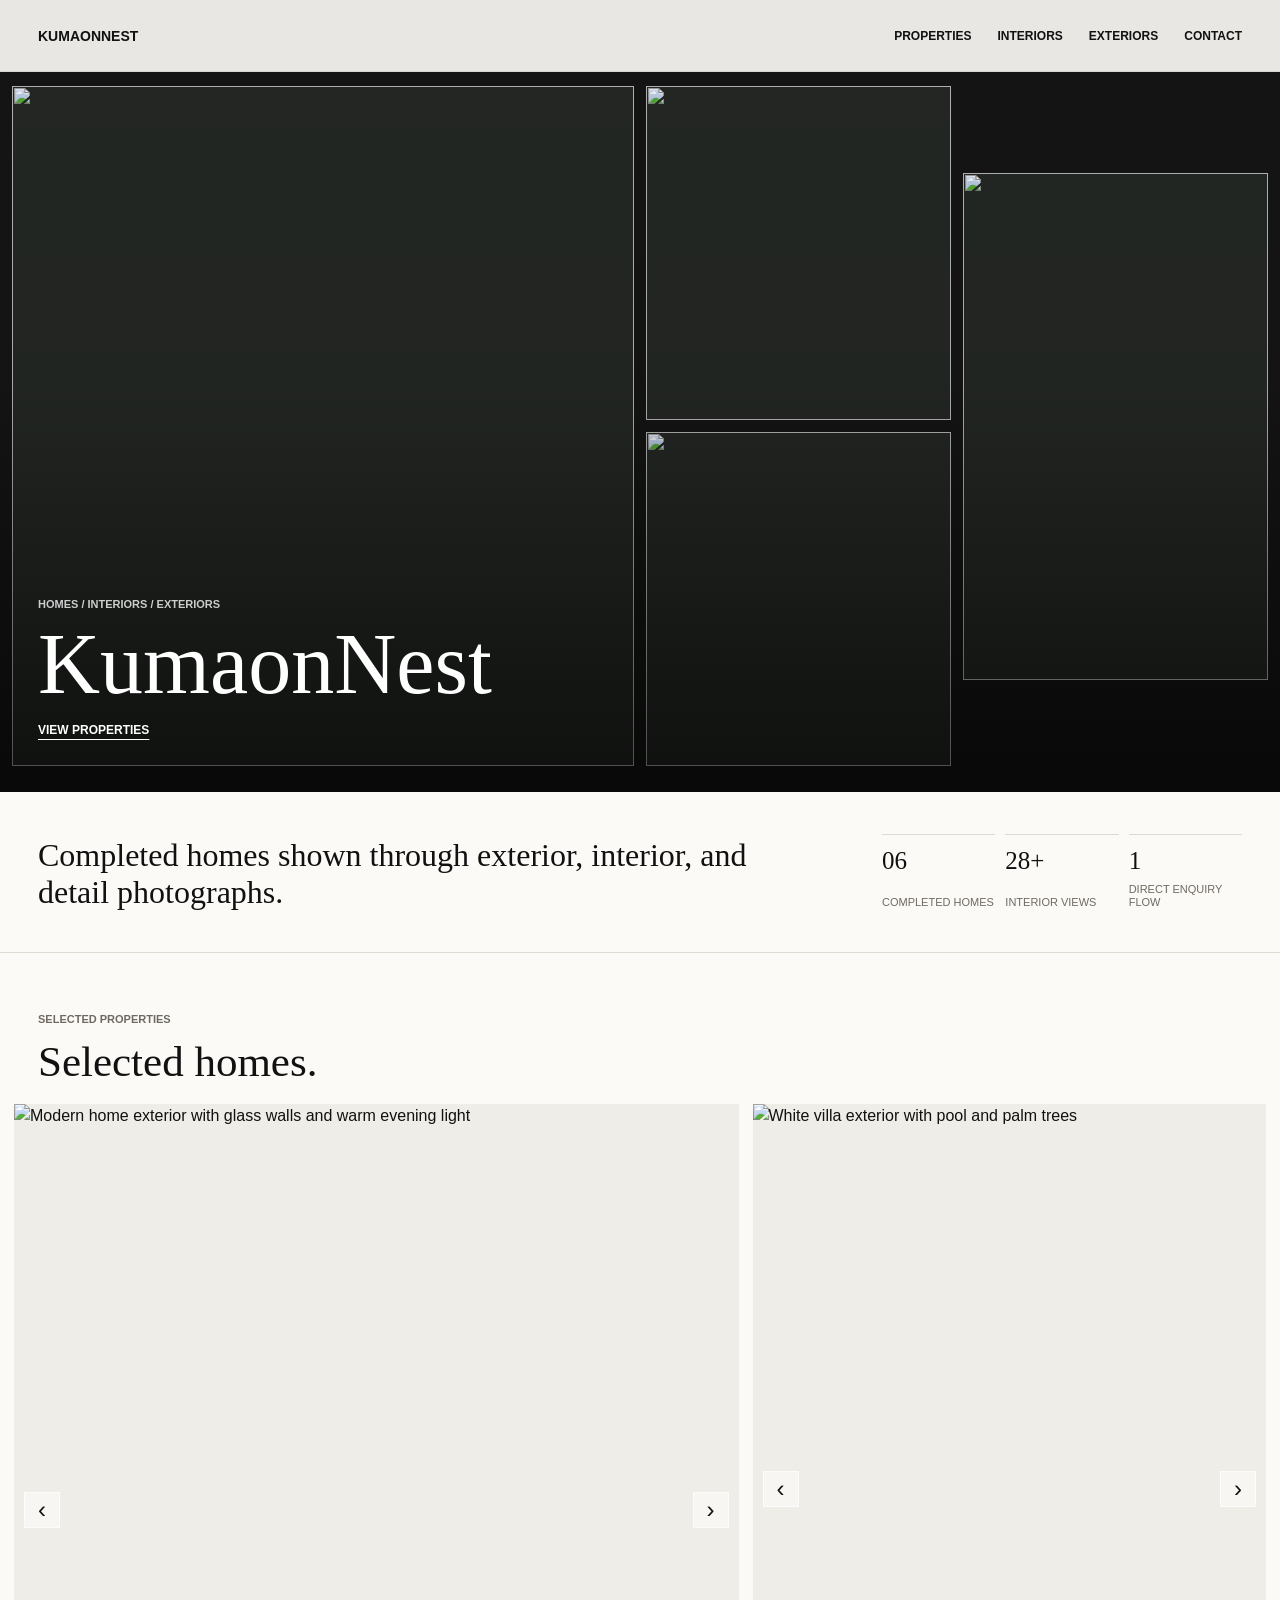
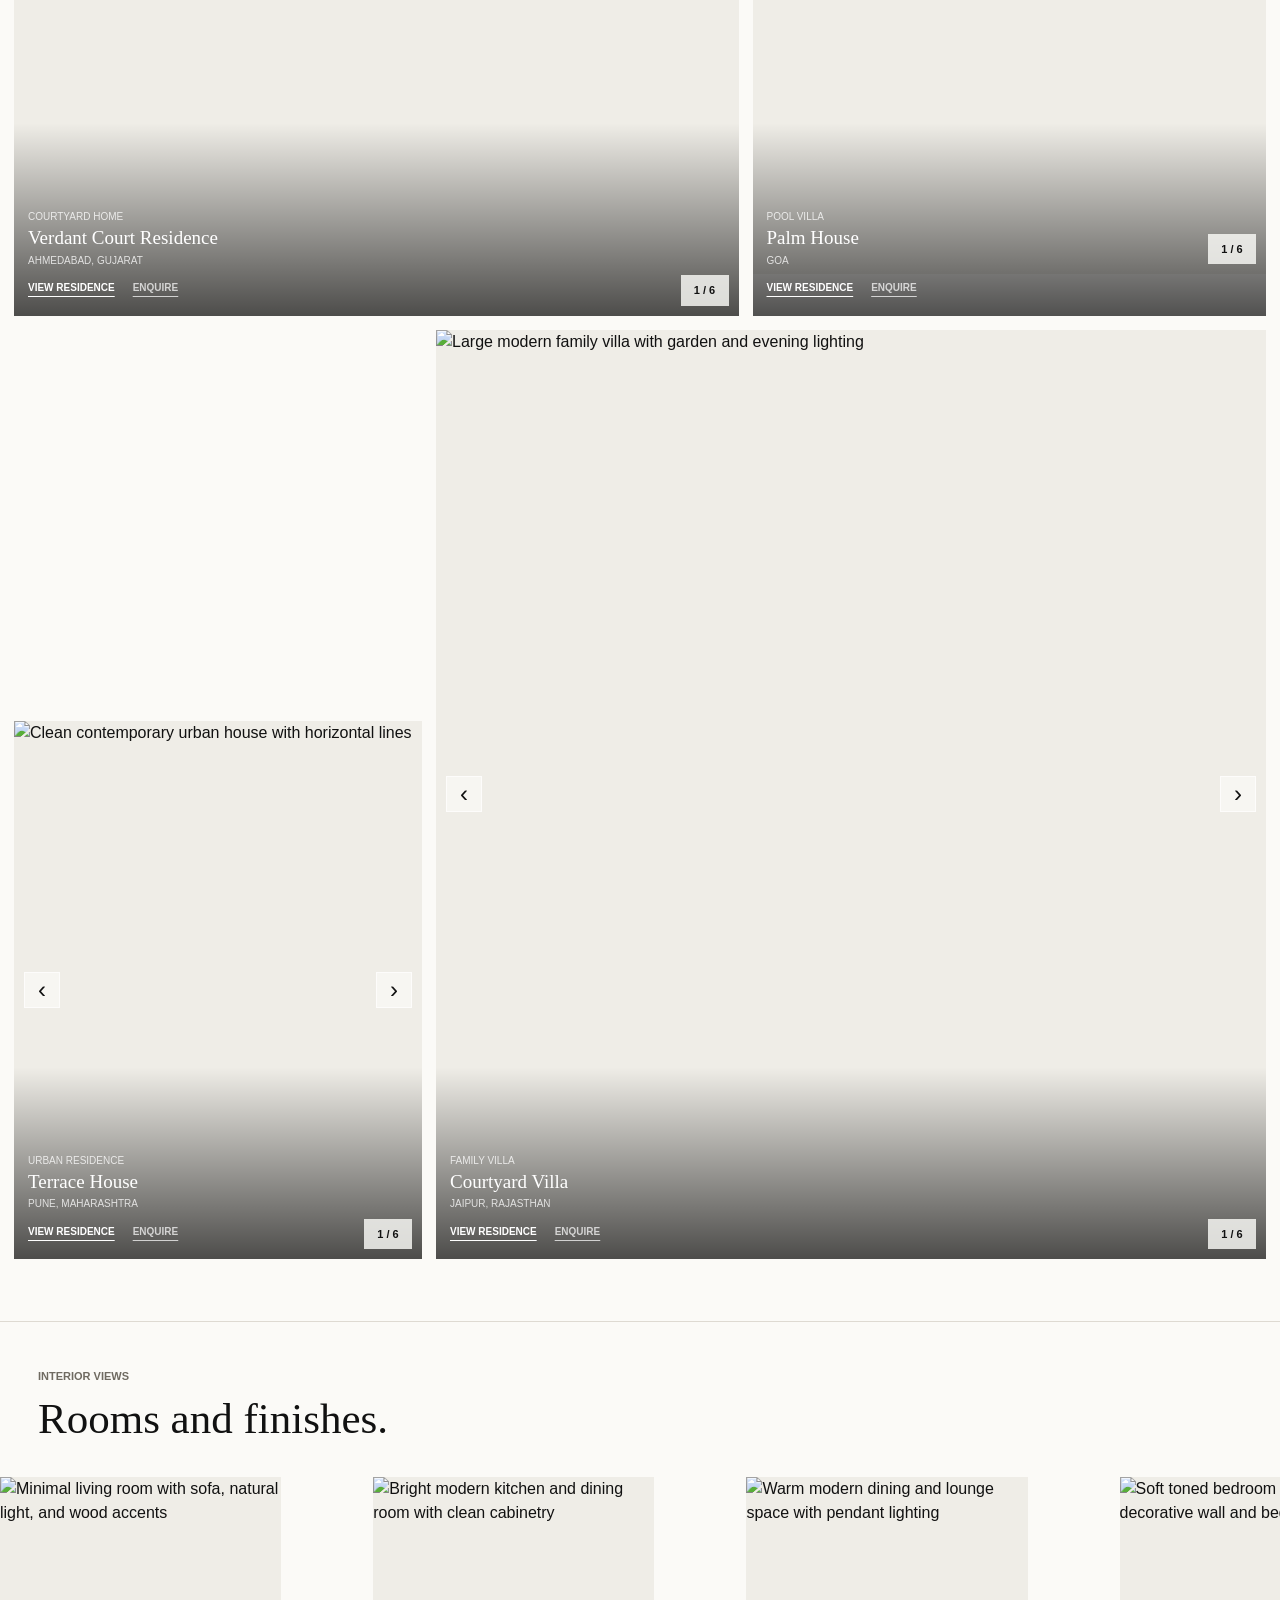
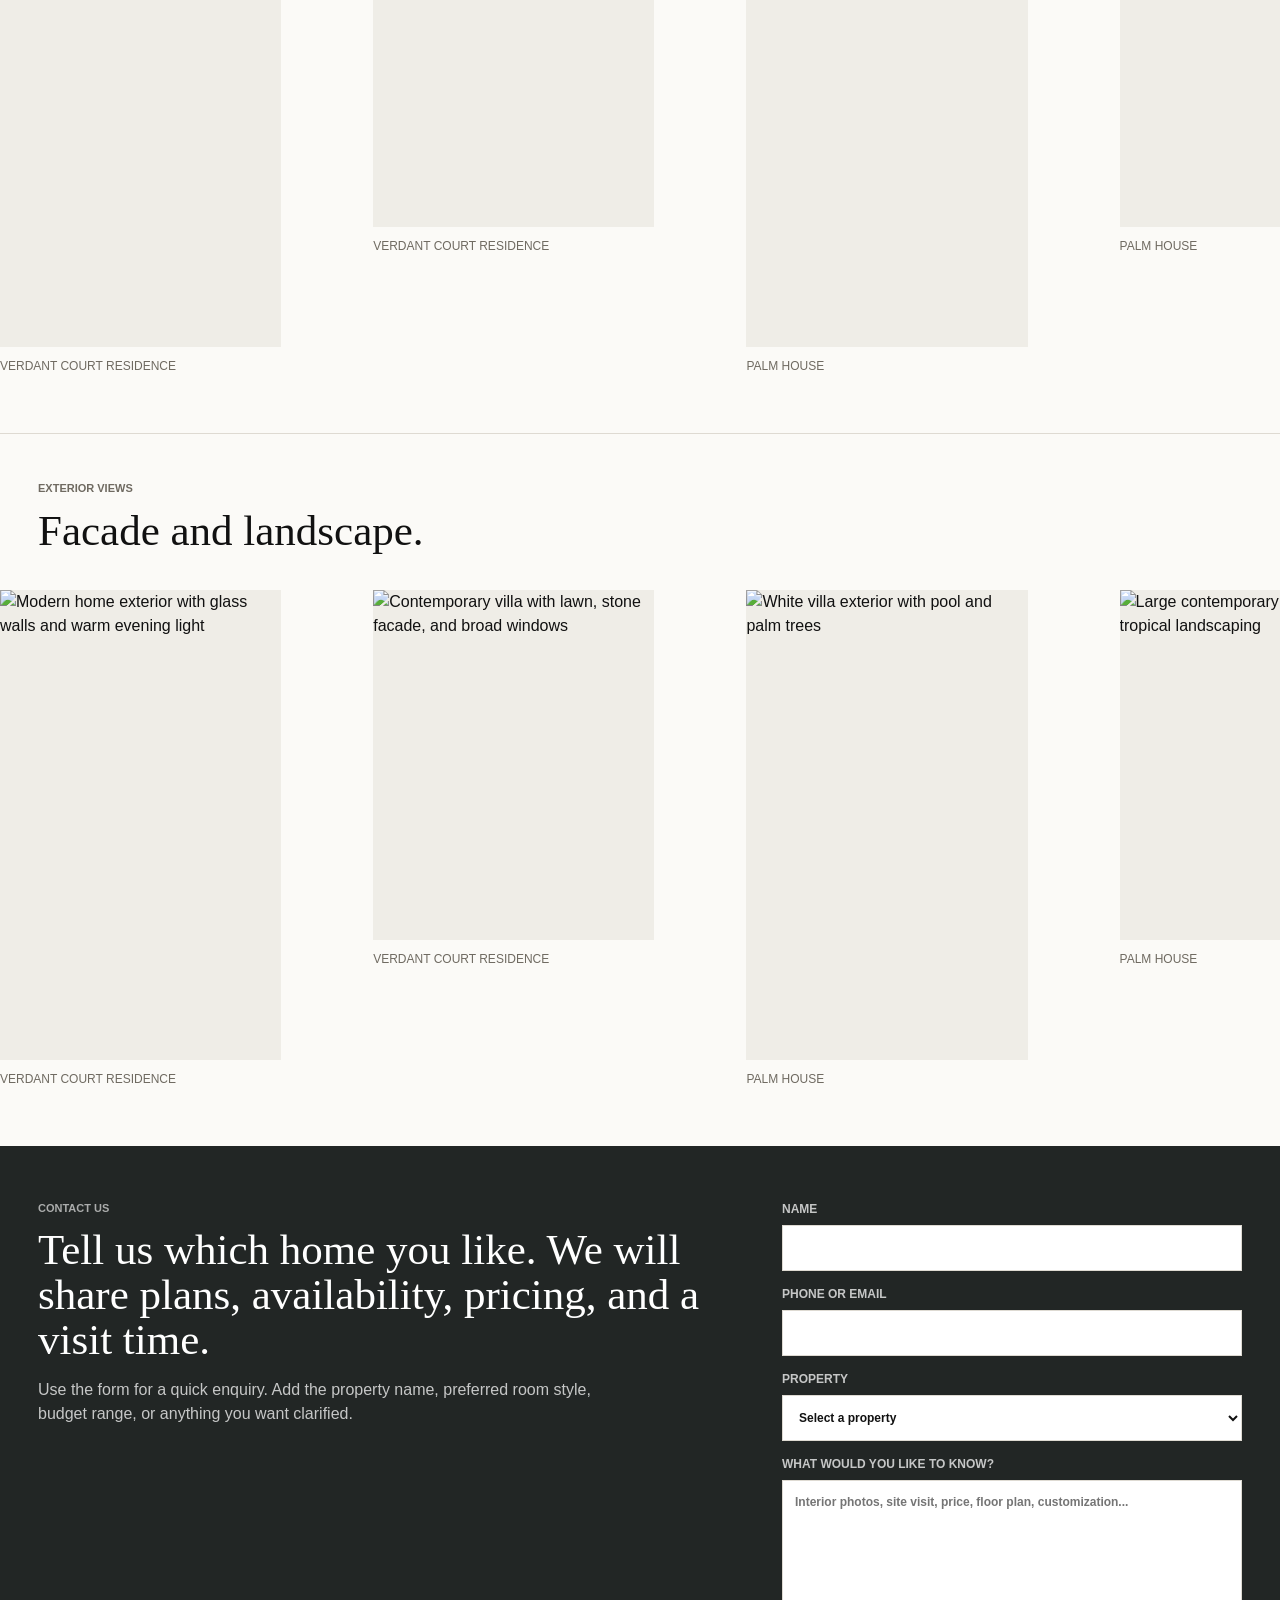
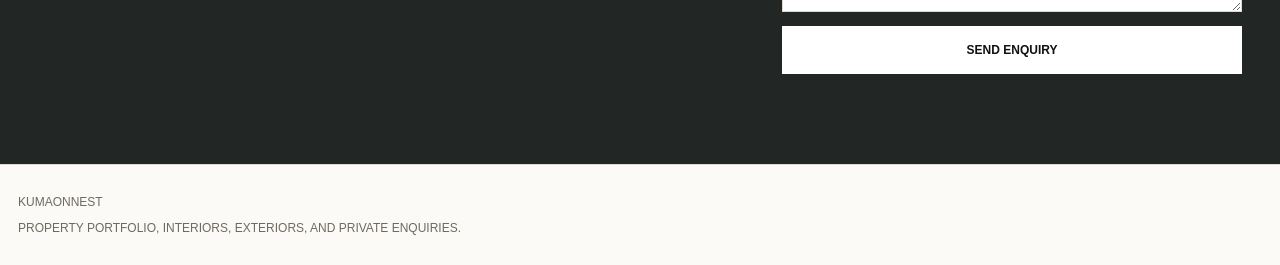
==== commit b4a2cfca: "patch" ====
--- a/index.html
+++ b/index.html
@@ -35,20 +35,29 @@
 
     <main>
         <section class="hero">
-            <img
-                src="https://images.unsplash.com/photo-1600607687939-ce8a6c25118c?auto=format&fit=crop&w=1800&q=82"
-                alt="Modern luxury home exterior with glass facade and warm interior light"
-            >
+            <div class="hero-collage" aria-hidden="true">
+                <figure class="hero-frame hero-frame-main">
+                    <img src="https://images.unsplash.com/photo-1600607687939-ce8a6c25118c?auto=format&fit=crop&w=1600&q=82" alt="">
+                </figure>
+                <figure class="hero-frame hero-frame-a">
+                    <img src="https://images.unsplash.com/photo-1618221195710-dd6b41faaea6?auto=format&fit=crop&w=1000&q=82" alt="">
+                </figure>
+                <figure class="hero-frame hero-frame-b">
+                    <img src="https://images.unsplash.com/photo-1613977257363-707ba9348227?auto=format&fit=crop&w=1000&q=82" alt="">
+                </figure>
+                <figure class="hero-frame hero-frame-c">
+                    <img src="https://images.unsplash.com/photo-1600210491369-e753d80a41f3?auto=format&fit=crop&w=1000&q=82" alt="">
+                </figure>
+            </div>
             <div class="hero-copy">
-                <p class="eyebrow">Portfolio of completed homes</p>
-                <h1>Homes We Have Built</h1>
-                <p>Exterior presence, interior calm, and every detail ready for a closer look.</p>
+                <p class="eyebrow">Homes / Interiors / Exteriors</p>
+                <h1>KumaonNest</h1>
                 <a class="text-link light" href="#properties">View properties</a>
             </div>
         </section>
 
         <section class="intro-band" aria-label="Studio introduction">
-            <p>We present every property as a complete living experience: approach, facade, rooms, finishes, light, and the small details that help a buyer imagine daily life inside the home.</p>
+            <p>Completed homes shown through exterior, interior, and detail photographs.</p>
             <div class="intro-metrics" aria-label="Portfolio statistics">
                 <span><strong>06</strong> Completed homes</span>
                 <span><strong>28+</strong> Interior views</span>
@@ -58,7 +67,7 @@
 
         <section class="section-heading" id="properties">
             <p class="eyebrow">Selected properties</p>
-            <h2>Image-first residences with quick browsing and full details.</h2>
+            <h2>Selected homes.</h2>
         </section>
 
         <section class="property-grid" aria-label="Property collection">
@@ -138,7 +147,7 @@
         <section class="lookbook-section" id="interiors">
             <div class="section-heading compact">
                 <p class="eyebrow">Interior views</p>
-                <h2>Rooms, finishes, light, and furniture scale shown together.</h2>
+                <h2>Rooms and finishes.</h2>
             </div>
             <div class="lookbook-strip" data-lookbook="interior" aria-label="Interior image gallery"></div>
         </section>
@@ -146,7 +155,7 @@
         <section class="lookbook-section" id="exteriors">
             <div class="section-heading compact">
                 <p class="eyebrow">Exterior views</p>
-                <h2>Facade, approach, garden, balconies, and poolside frames.</h2>
+                <h2>Facade and landscape.</h2>
             </div>
             <div class="lookbook-strip" data-lookbook="exterior" aria-label="Exterior image gallery"></div>
         </section>
--- a/css/style.css
+++ b/css/style.css
@@ -13,7 +13,7 @@
     --clay: #9b6b4f;
     --charcoal: #222625;
     --focus: #7a5c42;
-    --header-height: 64px;
+    --header-height: 60px;
 }
 
 html {
@@ -89,17 +89,17 @@
     align-items: center;
     justify-content: space-between;
     gap: 20px;
-    padding: 14px 18px;
-    background: rgba(251, 250, 247, 0.86);
+    padding: 10px 14px;
+    background: rgba(251, 250, 247, 0.92);
     border-bottom: 1px solid rgba(17, 17, 17, 0.08);
     backdrop-filter: blur(14px);
 }
 
 .brand {
     display: inline-flex;
-    flex-direction: column;
+    flex-direction: row;
     color: var(--ink);
-    font-size: 13px;
+    font-size: 16px;
     font-weight: 700;
     line-height: 1;
     letter-spacing: 0;
@@ -117,8 +117,8 @@
     place-items: center;
     width: 44px;
     height: 44px;
-    border: 1px solid rgba(17, 17, 17, 0.16);
-    background: rgba(255, 255, 255, 0.6);
+    border: 1px solid rgba(17, 17, 17, 0.18);
+    background: rgba(255, 255, 255, 0.74);
     border-radius: 0;
 }
 
@@ -152,9 +152,9 @@
     z-index: 35;
     display: flex;
     flex-direction: column;
-    justify-content: flex-end;
-    gap: 18px;
-    padding: 24px 18px 36px;
+    justify-content: flex-start;
+    gap: 0;
+    padding: 28px 14px 36px;
     background: var(--paper);
     transform: translateY(-105%);
     transition: transform 240ms ease;
@@ -165,22 +165,27 @@
 }
 
 .mobile-menu a {
-    border-top: 1px solid var(--line);
-    padding-top: 18px;
+    display: flex;
+    min-height: 68px;
+    align-items: center;
+    justify-content: center;
+    border-bottom: 1px solid var(--line);
     color: var(--ink);
-    font-size: 28px;
+    font-family: Georgia, "Times New Roman", serif;
+    font-size: 30px;
     line-height: 1.05;
     text-decoration: none;
 }
 
 .hero {
     position: relative;
-    min-height: 92svh;
+    min-height: 100svh;
     display: flex;
     align-items: flex-end;
+    justify-content: flex-start;
     isolation: isolate;
     overflow: hidden;
-    background: var(--charcoal);
+    background: #151615;
 }
 
 .hero::after {
@@ -188,22 +193,58 @@
     position: absolute;
     inset: 0;
     z-index: -1;
-    background: linear-gradient(180deg, rgba(0, 0, 0, 0.06), rgba(0, 0, 0, 0.48));
-}
-
-.hero img {
+    background: linear-gradient(180deg, rgba(0, 0, 0, 0.08), rgba(0, 0, 0, 0.12) 48%, rgba(0, 0, 0, 0.62));
+}
+
+.hero-collage {
     position: absolute;
     inset: 0;
     z-index: -2;
+    display: grid;
+    grid-template-columns: repeat(6, minmax(0, 1fr));
+    grid-template-rows: repeat(10, minmax(0, 1fr));
+    gap: 8px;
+    padding: calc(var(--header-height) + 10px) 10px 100px;
+}
+
+.hero-frame {
+    margin: 0;
+    min-width: 0;
+    overflow: hidden;
+    background: #262a26;
+}
+
+.hero-frame img {
     width: 100%;
     height: 100%;
     object-fit: cover;
 }
 
+.hero-frame-main {
+    grid-column: 1 / 7;
+    grid-row: 1 / 5;
+}
+
+.hero-frame-a {
+    grid-column: 1 / 4;
+    grid-row: 5 / 8;
+}
+
+.hero-frame-b {
+    grid-column: 4 / 7;
+    grid-row: 5 / 9;
+}
+
+.hero-frame-c {
+    grid-column: 2 / 6;
+    grid-row: 8 / 11;
+}
+
 .hero-copy {
     width: min(760px, 100%);
-    padding: 0 18px 74px;
+    padding: 0 14px 26px;
     color: var(--white);
+    text-align: left;
 }
 
 .eyebrow {
@@ -227,18 +268,18 @@
 }
 
 .hero h1 {
-    max-width: 10ch;
-    margin: 0;
+    max-width: none;
+    margin: 0 0 6px;
     font-family: Georgia, "Times New Roman", serif;
-    font-size: 52px;
+    font-size: 38px;
     font-weight: 400;
-    line-height: 0.95;
+    line-height: 0.92;
     letter-spacing: 0;
 }
 
 .hero p:not(.eyebrow) {
     max-width: 31rem;
-    margin: 18px 0 20px;
+    margin: 18px auto 20px;
     color: rgba(255, 255, 255, 0.84);
     font-size: 16px;
 }
@@ -328,24 +369,32 @@
 
 .property-grid {
     display: grid;
-    gap: 12px;
-    padding: 0 0 38px;
+    grid-template-columns: repeat(2, minmax(0, 1fr));
+    gap: 8px;
+    padding: 0 8px 38px;
 }
 
 .property-tile {
+    position: relative;
     background: var(--paper);
+    overflow: hidden;
 }
 
 .tile-media {
     position: relative;
-    aspect-ratio: 4 / 5;
+    aspect-ratio: 1 / 1.32;
     overflow: hidden;
     background: var(--soft);
 }
 
 .feature-tile .tile-media,
 .wide-tile .tile-media {
-    aspect-ratio: 5 / 4;
+    aspect-ratio: 1 / 1.12;
+}
+
+.feature-tile,
+.wide-tile {
+    grid-column: span 2;
 }
 
 .tile-media img {
@@ -366,8 +415,8 @@
     z-index: 2;
     display: grid;
     place-items: center;
-    width: 42px;
-    height: 42px;
+    width: 36px;
+    height: 36px;
     border: 1px solid rgba(255, 255, 255, 0.72);
     background: rgba(251, 250, 247, 0.72);
     color: var(--ink);
@@ -402,23 +451,28 @@
 }
 
 .tile-info {
+    position: absolute;
+    inset: auto 0 0;
     display: grid;
     gap: 4px;
-    padding: 13px 18px 24px;
+    padding: 42px 10px 10px;
+    color: var(--white);
+    background: linear-gradient(180deg, rgba(0, 0, 0, 0), rgba(0, 0, 0, 0.68));
+    pointer-events: none;
 }
 
 .tile-kicker,
 .tile-location {
     margin: 0;
-    color: var(--muted);
-    font-size: 12px;
+    color: rgba(255, 255, 255, 0.78);
+    font-size: 10px;
     text-transform: uppercase;
 }
 
 .tile-info h3 {
     margin: 0;
     font-family: Georgia, "Times New Roman", serif;
-    font-size: 23px;
+    font-size: 19px;
     font-weight: 400;
     line-height: 1.08;
 }
@@ -427,7 +481,18 @@
     display: flex;
     flex-wrap: wrap;
     gap: 8px 20px;
-    margin-top: 7px;
+    margin-top: 2px;
+    pointer-events: auto;
+}
+
+.tile-actions .text-link {
+    color: var(--white);
+    font-size: 10px;
+    min-height: 28px;
+}
+
+.tile-actions .text-link.muted {
+    color: rgba(255, 255, 255, 0.72);
 }
 
 .lookbook-section {
@@ -633,9 +698,8 @@
 }
 
 .gallery-tabs {
-    position: sticky;
-    top: var(--header-height);
-    z-index: 15;
+    position: relative;
+    z-index: 1;
     display: flex;
     gap: 1px;
     padding: 1px;
@@ -772,14 +836,52 @@
 
     .hero {
         min-height: 88vh;
+        align-items: flex-end;
+        justify-content: flex-start;
+    }
+
+    .hero-collage {
+        grid-template-columns: repeat(12, minmax(0, 1fr));
+        grid-template-rows: repeat(8, minmax(0, 1fr));
+        gap: 12px;
+        padding: calc(var(--header-height) + 14px) 12px 26px;
+    }
+
+    .hero-frame-main {
+        grid-column: 1 / 7;
+        grid-row: 1 / 9;
+    }
+
+    .hero-frame-a {
+        grid-column: 7 / 10;
+        grid-row: 1 / 5;
+    }
+
+    .hero-frame-b {
+        grid-column: 10 / 13;
+        grid-row: 2 / 8;
+    }
+
+    .hero-frame-c {
+        grid-column: 7 / 10;
+        grid-row: 5 / 9;
     }
 
     .hero-copy {
-        padding: 0 28px 82px;
+        width: 44vw;
+        padding: 0 28px 42px;
+        text-align: left;
     }
 
     .hero h1 {
-        font-size: 72px;
+        font-size: 64px;
+        margin-left: 0;
+        margin-right: 0;
+    }
+
+    .hero p:not(.eyebrow) {
+        margin-left: 0;
+        margin-right: 0;
     }
 
     .intro-band,
@@ -909,25 +1011,27 @@
     }
 
     .tile-info {
-        grid-template-columns: minmax(0, 1fr) auto;
-        align-items: end;
-        gap: 14px;
-        padding-inline: 0;
+        position: absolute;
+        inset: auto 0 0;
+        grid-template-columns: minmax(0, 1fr);
+        align-items: start;
+        gap: 4px;
+        padding: 86px 14px 14px;
     }
 
     .tile-info h3,
     .tile-kicker,
     .tile-location {
-        grid-column: 1;
+        grid-column: auto;
     }
 
     .tile-actions {
-        grid-row: 1 / span 3;
-        grid-column: 2;
-        align-self: center;
-        flex-direction: column;
-        align-items: flex-end;
-        gap: 0;
+        grid-row: auto;
+        grid-column: auto;
+        align-self: start;
+        flex-direction: row;
+        align-items: center;
+        gap: 18px;
     }
 
     .lookbook-strip {
